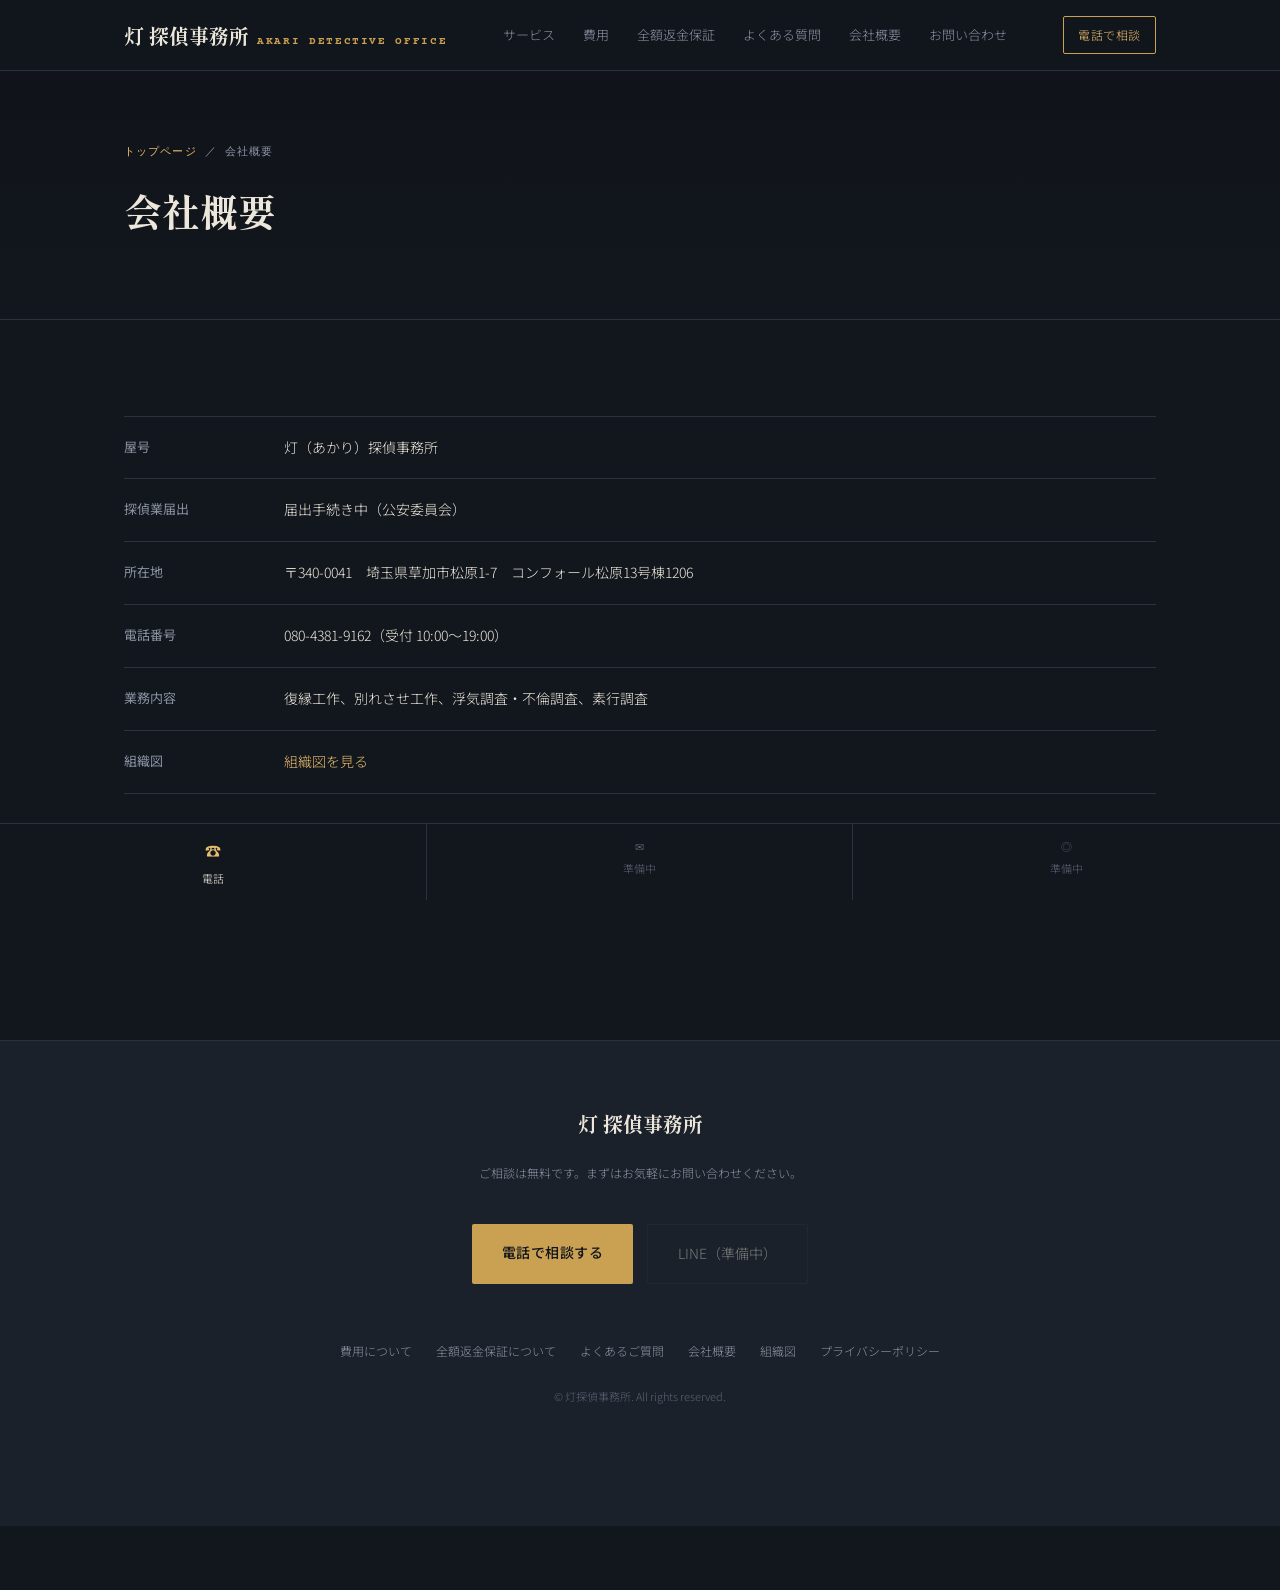
==== company.html @ aa151b4d "company.html を作成" ====
<!DOCTYPE html>
<html lang="ja">
<head>
<meta charset="UTF-8">
<meta name="viewport" content="width=device-width, initial-scale=1.0, viewport-fit=cover">
<title>会社概要｜灯探偵事務所</title>
<meta name="description" content="灯探偵事務所の会社概要ページです。">
<link rel="preconnect" href="https://fonts.googleapis.com">
<link rel="preconnect" href="https://fonts.gstatic.com" crossorigin>
<link href="https://fonts.googleapis.com/css2?family=Shippori+Mincho:wght@500;700&family=Noto+Sans+JP:wght@300;400;500;700&family=Courier+Prime&display=swap" rel="stylesheet">
<link rel="stylesheet" href="style.css">
</head>
<body>
<header>
  <div class="header-inner">
    <a href="index.html" class="logo">灯 探偵事務所<span>AKARI DETECTIVE OFFICE</span></a>
    <nav>
      <a href="index.html#service">サービス</a>
      <a href="price.html">費用</a>
      <a href="guarantee.html">全額返金保証</a>
      <a href="faq.html">よくある質問</a>
      <a href="company.html">会社概要</a>
      <a href="contact.html">お問い合わせ</a>
    </nav>
    <div class="header-cta">
      <a href="tel:08043819162" class="btn-mini">電話で相談</a>
    </div>
  </div>
</header>

<section class="subhero">
  <div class="wrap">
    <div class="breadcrumb"><a href="index.html">トップページ</a> ／ 会社概要</div>
    <h1>会社概要</h1>
  </div>
</section>
<section>
  <div class="wrap">
    <table class="company-table reveal">
      <tr><th>屋号</th><td>灯（あかり）探偵事務所</td></tr>
      <tr><th>探偵業届出</th><td>届出手続き中（公安委員会）</td></tr>
      <tr><th>所在地</th><td>〒340-0041　埼玉県草加市松原1-7　コンフォール松原13号棟1206</td></tr>
      <tr><th>電話番号</th><td>080-4381-9162（受付 10:00〜19:00）</td></tr>
      <tr><th>業務内容</th><td>復縁工作、別れさせ工作、浮気調査・不倫調査、素行調査</td></tr>
      <tr><th>組織図</th><td><a href="org.html" style="color:var(--brass-bright);">組織図を見る</a></td></tr>
    </table>
    <div class="hero-ctas" style="margin-top:36px;">
      <a href="contact.html" class="btn-primary">お問い合わせはこちら</a>
    </div>
  </div>
</section>

<footer id="contact-footer">
  <a href="index.html" class="logo">灯 探偵事務所</a>
  <p class="footer-note">ご相談は無料です。まずはお気軽にお問い合わせください。</p>
  <div class="hero-ctas" style="justify-content:center;">
    <a href="tel:08043819162" class="btn-primary">電話で相談する</a>
    <span class="btn-ghost" style="opacity:.45; cursor:default;">LINE（準備中）</span>
  </div>
  <div class="footer-links" style="margin-top:40px;">
    <a href="price.html">費用について</a>
    <a href="guarantee.html">全額返金保証について</a>
    <a href="faq.html">よくあるご質問</a>
    <a href="company.html">会社概要</a>
    <a href="org.html">組織図</a>
    <a href="privacy.html">プライバシーポリシー</a>
  </div>
  <p class="copyright">© 灯探偵事務所. All rights reserved.</p>
</footer>

<div class="fixed-cta">
  <a href="tel:08043819162"><span class="ico">☎</span>電話</a>
  <span style="display:flex;flex-direction:column;align-items:center;gap:2px;padding:12px 0;font-size:11px;color:#5a6272;border-right:1px solid var(--panel-line);"><span class="ico" style="color:#5a6272;">✉</span>準備中</span>
  <span style="display:flex;flex-direction:column;align-items:center;gap:2px;padding:12px 0;font-size:11px;color:#5a6272;"><span class="ico" style="color:#5a6272;">◎</span>準備中</span>
</div>

<script>
  const els = document.querySelectorAll('.reveal');
  const io = new IntersectionObserver((entries)=>{
    entries.forEach(e=>{ if(e.isIntersecting){ e.target.classList.add('in'); io.unobserve(e.target); } });
  }, {threshold:.15});
  els.forEach(el=>io.observe(el));
</script>

</body>
</html>
---- style.css ----
:root{
    --ink:#12161d;
    --panel:#1b212b;
    --panel-line:#2a323f;
    --paper:#ece7da;
    --paper-dim:#8b93a3;
    --brass:#caa053;
    --brass-bright:#e8bd6e;
    --thread:#9c2b2b;
    --thread-bright:#c2453f;
    --radius:2px;
  }
  *{box-sizing:border-box; margin:0; padding:0;}
  html{scroll-behavior:smooth;}
  body{
    background:var(--ink);
    color:var(--paper);
    font-family:'Noto Sans JP', sans-serif;
    font-weight:300;
    line-height:1.85;
    -webkit-font-smoothing:antialiased;
  }
  a{color:inherit; text-decoration:none;}
  img{max-width:100%; display:block;}
  .wrap{max-width:1080px; margin:0 auto; padding:0 24px;}
  .mincho{font-family:'Shippori Mincho', serif;}
  .stamp-font{font-family:'Courier Prime', monospace; letter-spacing:.12em;}

  /* ---------- Header ---------- */
  header{
    position:sticky; top:0; z-index:50;
    background:rgba(18,22,29,.92);
    backdrop-filter:blur(6px);
    border-bottom:1px solid var(--panel-line);
  }
  .header-inner{
    display:flex; align-items:center; justify-content:space-between;
    padding:16px 24px; max-width:1080px; margin:0 auto;
  }
  .logo{
    font-family:'Shippori Mincho', serif;
    font-size:20px; font-weight:700; color:var(--paper);
    display:flex; align-items:baseline; gap:8px;
  }
  .logo span{font-size:11px; color:var(--brass); font-family:'Courier Prime',monospace; letter-spacing:.15em;}
  nav{display:flex; gap:28px; font-size:13px; color:var(--paper-dim);}
  nav a:hover{color:var(--brass-bright);}
  @media (max-width:760px){ nav{display:none;} }
  .header-cta{
    display:flex; gap:10px;
  }
  .btn-mini{
    border:1px solid var(--brass); color:var(--brass-bright);
    padding:7px 14px; font-size:12px; border-radius:var(--radius);
    letter-spacing:.05em;
  }
  .btn-mini:hover{background:var(--brass); color:var(--ink);}

  /* ---------- Hero ---------- */
  .hero{
    position:relative;
    padding:120px 24px 100px;
    background:
      radial-gradient(ellipse at 70% 20%, rgba(184,151,90,.10), transparent 55%),
      linear-gradient(180deg, rgba(16,20,26,.94) 0%, rgba(18,22,29,.97) 100%),
      url('https://images.pexels.com/photos/7319074/pexels-photo-7319074.jpeg?auto=compress&cs=tinysrgb&w=1920') center 30%/cover no-repeat;
    overflow:hidden;
    border-bottom:1px solid var(--panel-line);
  }
  /* 下層ページ用の簡易ヒーロー */
  .subhero{
    position:relative;
    padding:72px 24px 56px;
    background:
      linear-gradient(180deg, rgba(16,20,26,.95) 0%, rgba(18,22,29,.98) 100%),
      url('https://images.pexels.com/photos/6980885/pexels-photo-6980885.jpeg?auto=compress&cs=tinysrgb&w=1600') center/cover no-repeat;
    border-bottom:1px solid var(--panel-line);
  }
  .subhero .wrap{position:relative;}
  .breadcrumb{
    font-family:'Courier Prime', monospace; font-size:11px; color:var(--paper-dim);
    letter-spacing:.1em; margin-bottom:18px;
  }
  .breadcrumb a{color:var(--brass-bright);}
  .subhero h1{
    font-family:'Shippori Mincho', serif; font-weight:700;
    font-size:clamp(26px, 4vw, 38px); max-width:640px;
  }
  .subhero p{color:var(--paper-dim); font-size:14px; margin-top:14px; max-width:560px;}
  .hero::before{
    content:"";
    position:absolute; inset:0;
    background-image:
      repeating-linear-gradient(0deg, rgba(255,255,255,.015) 0px, rgba(255,255,255,.015) 1px, transparent 1px, transparent 3px);
    pointer-events:none;
  }
  .hero-inner{max-width:1080px; margin:0 auto; position:relative;}
  .case-tag{
    display:inline-flex; align-items:center; gap:10px;
    font-family:'Courier Prime', monospace; font-size:12px; letter-spacing:.2em;
    color:var(--brass-bright); font-weight:700; border:1px solid var(--panel-line);
    padding:6px 14px; border-radius:var(--radius); margin-bottom:32px;
  }
  .case-tag::before{content:"●"; color:var(--thread-bright); font-size:8px;}
  h1{
    font-family:'Shippori Mincho', serif;
    font-weight:700;
    font-size:clamp(32px, 5.4vw, 56px);
    line-height:1.5;
    max-width:760px;
    margin-bottom:24px;
  }
  h1 em{
    font-style:normal; color:var(--brass-bright);
  }
  .hero-lead{
    color:var(--paper-dim); font-size:16px; max-width:560px; margin-bottom:44px;
  }
  .hero-ctas{display:flex; flex-wrap:wrap; gap:14px; margin-bottom:56px;}
  .btn-primary{
    background:var(--brass); color:var(--ink); font-weight:500;
    padding:16px 30px; border-radius:var(--radius); font-size:14px; letter-spacing:.03em;
    transition:background .2s;
  }
  .btn-primary:hover{background:var(--brass-bright);}
  .btn-ghost{
    border:1px solid var(--panel-line); color:var(--paper);
    padding:16px 30px; border-radius:var(--radius); font-size:14px;
  }
  .btn-ghost:hover{border-color:var(--brass);}

  /* stamp */
  .stamp{
    position:absolute; top:70px; right:24px;
    width:150px; height:150px;
    border:3px solid var(--thread-bright);
    border-radius:50%;
    display:flex; align-items:center; justify-content:center;
    transform:rotate(-14deg);
    opacity:.9;
    text-align:center;
  }
  .stamp-text{
    font-family:'Courier Prime', monospace;
    font-size:13px; color:var(--thread-bright);
    line-height:1.5; letter-spacing:.08em; font-weight:700;
  }
  @media (max-width:760px){ .stamp{position:static; transform:rotate(-6deg) scale(.85); margin-bottom:32px;} }

  .trust-row{
    display:flex; flex-wrap:wrap; gap:32px;
    padding-top:28px; border-top:1px solid var(--panel-line);
    font-size:12px; color:var(--paper-dim); letter-spacing:.03em;
  }

  /* ---------- Section shared ---------- */
  section{padding:96px 24px;}
  .section-head{max-width:640px; margin-bottom:56px;}
  .eyebrow{
    font-family:'Courier Prime', monospace; font-size:12px; color:var(--brass-bright);
    font-weight:700; letter-spacing:.2em; display:block; margin-bottom:14px;
  }
  h2{
    font-family:'Shippori Mincho', serif; font-size:clamp(24px,3.4vw,34px); font-weight:700;
  }
  .section-desc{color:var(--paper-dim); font-size:14px; margin-top:16px;}

  /* ---------- Case files (services) ---------- */
  .files{background:var(--panel); border-top:1px solid var(--panel-line); border-bottom:1px solid var(--panel-line);}
  .file-list{display:flex; flex-direction:column; gap:0;}
  .file-row{
    display:grid; grid-template-columns:120px 1fr; gap:32px;
    padding:36px 0; border-top:1px solid var(--panel-line);
  }
  .file-row:last-child{border-bottom:1px solid var(--panel-line);}
  .file-no{
    font-family:'Courier Prime', monospace; color:var(--brass-bright); font-size:13px;
    font-weight:700; letter-spacing:.1em; padding-top:4px;
  }
  .file-title{
    font-family:'Shippori Mincho', serif; font-size:22px; margin-bottom:10px;
  }
  .file-desc{color:var(--paper-dim); font-size:14px; max-width:600px;}
  @media (max-width:600px){ .file-row{grid-template-columns:1fr;} }

  /* ---------- Guarantee ---------- */
  .guarantee{
    display:grid; grid-template-columns:1fr 1fr; gap:64px; align-items:center;
  }
  @media (max-width:800px){ .guarantee{grid-template-columns:1fr;} }
  .guarantee-badge{
    width:200px; height:200px; border-radius:50%;
    border:3px solid var(--thread-bright);
    display:flex; align-items:center; justify-content:center; flex-direction:column;
    margin:0 auto; transform:rotate(-8deg);
  }
  .guarantee-badge .big{font-family:'Shippori Mincho',serif; font-size:30px; color:var(--thread-bright); font-weight:700;}
  .guarantee-badge .small{font-family:'Courier Prime',monospace; font-size:11px; color:var(--thread-bright); letter-spacing:.15em; margin-top:6px;}
  .guarantee ul{list-style:none; margin-top:24px;}
  .guarantee li{
    padding-left:24px; position:relative; margin-bottom:14px; color:var(--paper-dim); font-size:14px;
  }
  .guarantee li::before{content:"—"; position:absolute; left:0; color:var(--brass);}

  /* ---------- Pricing teaser ---------- */
  .price-table{
    border:1px solid var(--panel-line); border-radius:var(--radius); overflow:hidden;
  }
  .price-row{
    display:flex; justify-content:space-between; align-items:baseline;
    padding:22px 26px; border-bottom:1px solid var(--panel-line);
    font-size:14px;
  }
  .price-row:last-child{border-bottom:none;}
  .price-row .amount{font-family:'Shippori Mincho',serif; color:var(--brass-bright); font-size:18px;}
  .price-note{color:var(--paper-dim); font-size:12px; margin-top:18px;}

  /* ---------- FAQ ---------- */
  .faq-item{border-top:1px solid var(--panel-line);}
  .faq-item:last-child{border-bottom:1px solid var(--panel-line);}
  .faq-q{
    width:100%; text-align:left; background:none; border:none; color:var(--paper);
    font-family:'Noto Sans JP',sans-serif; font-size:15px; padding:24px 0;
    display:flex; justify-content:space-between; align-items:center; cursor:pointer;
    gap:20px;
  }
  .faq-q .q-mark{font-family:'Courier Prime',monospace; color:var(--brass); flex-shrink:0;}
  .faq-icon{color:var(--brass); font-size:18px; transition:transform .25s; flex-shrink:0;}
  .faq-item[open] .faq-icon{transform:rotate(45deg);}
  .faq-a{padding:0 0 26px; color:var(--paper-dim); font-size:14px; max-width:640px;}

  /* ---------- Company ---------- */
  .company-table{width:100%; border-collapse:collapse; font-size:14px;}
  .company-table tr{border-top:1px solid var(--panel-line);}
  .company-table tr:last-child{border-bottom:1px solid var(--panel-line);}
  .company-table th{
    text-align:left; color:var(--paper-dim); font-weight:400; padding:18px 24px 18px 0;
    width:160px; vertical-align:top; font-size:13px;
  }
  .company-table td{padding:18px 0; vertical-align:top;}

  /* ---------- Footer CTA ---------- */
  footer{
    border-top:1px solid var(--panel-line); padding:64px 24px 120px; background:var(--panel);
    text-align:center;
  }
  footer .logo{justify-content:center; margin-bottom:12px;}
  .footer-note{color:var(--paper-dim); font-size:12px; margin:20px 0 40px;}
  .footer-links{display:flex; gap:24px; justify-content:center; font-size:12px; color:var(--paper-dim); margin-bottom:24px;}
  .copyright{color:#5a6272; font-size:11px;}

  /* Fixed bottom CTA bar (mobile-first, matches source-site UX) */
  .fixed-cta{
    position:fixed; bottom:0; left:0; right:0; z-index:60;
    display:grid; grid-template-columns:1fr 1fr 1fr;
    background:var(--ink); border-top:1px solid var(--panel-line);
  }
  .fixed-cta a{
    display:flex; flex-direction:column; align-items:center; justify-content:center;
    gap:2px; padding:12px 0; font-size:11px; color:var(--paper);
    border-right:1px solid var(--panel-line);
  }
  .fixed-cta a:last-child{border-right:none;}
  .fixed-cta a .ico{font-size:16px; color:var(--brass-bright);}
  .fixed-cta a:active{background:var(--panel);}

  body{padding-bottom:64px;} /* space for fixed bar */

  @media (prefers-reduced-motion: reduce){
    html{scroll-behavior:auto;}
    *{transition:none !important;}
  }

  .reveal{opacity:0; transform:translateY(16px); transition:opacity .6s ease, transform .6s ease;}
  .reveal.in{opacity:1; transform:none;}

  /* ---------- Plan comparison table ---------- */
  .service-divider{
    background:var(--panel);
    border-top:1px solid var(--brass-bright);
    border-bottom:1px solid var(--brass-bright);
    padding:22px 26px;
    margin:72px 0 32px;
    display:flex; align-items:center; gap:14px;
  }
  .service-divider .no{
    font-family:'Courier Prime', monospace; color:var(--brass-bright); font-size:13px; letter-spacing:.1em;
  }
  .service-divider h3{
    font-family:'Shippori Mincho', serif; font-size:19px; color:var(--paper); letter-spacing:.04em;
  }
  .plan-grid{
    display:grid; grid-template-columns:repeat(3, 1fr);
    border:1px solid var(--panel-line); border-radius:var(--radius); overflow:hidden;
  }
  .plan-card{
    padding:44px 20px 36px; text-align:center;
    border-right:1px solid var(--panel-line);
    background:var(--ink);
  }
  .plan-card:last-child{border-right:none;}
  .plan-check{
    width:52px; height:52px; border-radius:50%;
    border:2px solid var(--brass-bright); color:var(--brass-bright);
    display:flex; align-items:center; justify-content:center;
    margin:0 auto 24px; font-size:24px;
  }
  .plan-title{
    font-family:'Shippori Mincho', serif; font-size:20px; margin-bottom:24px; line-height:1.4;
  }
  .plan-rule{width:36px; height:1px; background:var(--panel-line); margin:0 auto 22px;}
  .plan-price{
    font-family:'Shippori Mincho', serif; font-size:26px; color:var(--brass-bright); margin-bottom:6px;
  }
  .plan-tax{font-size:12px; color:var(--paper-dim); margin-bottom:28px;}
  .plan-btn{
    display:inline-block; border:1px solid var(--brass); color:var(--paper);
    padding:11px 28px; font-size:13px; border-radius:var(--radius); letter-spacing:.04em;
  }
  .plan-btn:hover{background:var(--brass); color:var(--ink);}
  @media (max-width:700px){
    .plan-grid{grid-template-columns:1fr;}
    .plan-card{border-right:none; border-bottom:1px solid var(--panel-line);}
    .plan-card:last-child{border-bottom:none;}
  }
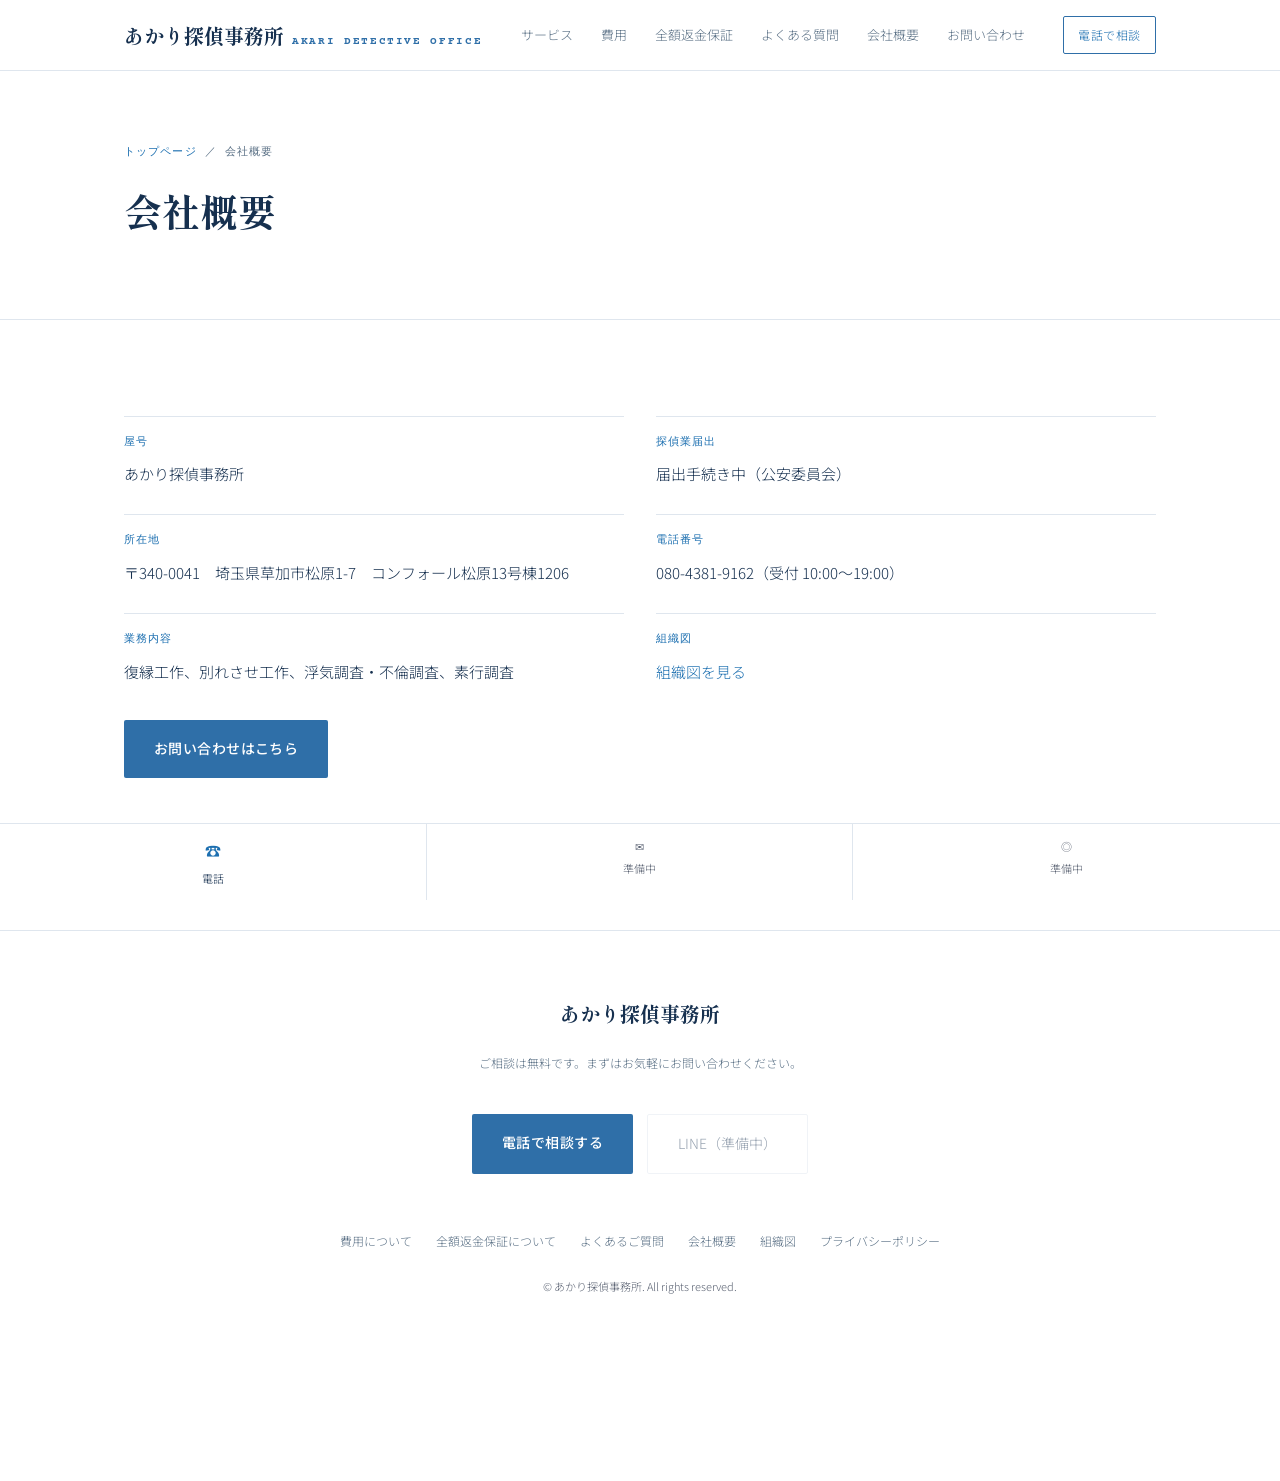
==== commit 16e6d37c: "company.html を更新" ====
--- a/company.html
+++ b/company.html
@@ -3,8 +3,8 @@
 <head>
 <meta charset="UTF-8">
 <meta name="viewport" content="width=device-width, initial-scale=1.0, viewport-fit=cover">
-<title>会社概要｜灯探偵事務所</title>
-<meta name="description" content="灯探偵事務所の会社概要ページです。">
+<title>会社概要｜あかり探偵事務所</title>
+<meta name="description" content="あかり探偵事務所の会社概要ページです。">
 <link rel="preconnect" href="https://fonts.googleapis.com">
 <link rel="preconnect" href="https://fonts.gstatic.com" crossorigin>
 <link href="https://fonts.googleapis.com/css2?family=Shippori+Mincho:wght@500;700&family=Noto+Sans+JP:wght@300;400;500;700&family=Courier+Prime&display=swap" rel="stylesheet">
@@ -13,7 +13,7 @@
 <body>
 <header>
   <div class="header-inner">
-    <a href="index.html" class="logo">灯 探偵事務所<span>AKARI DETECTIVE OFFICE</span></a>
+    <a href="index.html" class="logo">あかり探偵事務所<span>AKARI DETECTIVE OFFICE</span></a>
     <nav>
       <a href="index.html#service">サービス</a>
       <a href="price.html">費用</a>
@@ -36,14 +36,14 @@
 </section>
 <section>
   <div class="wrap">
-    <table class="company-table reveal">
-      <tr><th>屋号</th><td>灯（あかり）探偵事務所</td></tr>
-      <tr><th>探偵業届出</th><td>届出手続き中（公安委員会）</td></tr>
-      <tr><th>所在地</th><td>〒340-0041　埼玉県草加市松原1-7　コンフォール松原13号棟1206</td></tr>
-      <tr><th>電話番号</th><td>080-4381-9162（受付 10:00〜19:00）</td></tr>
-      <tr><th>業務内容</th><td>復縁工作、別れさせ工作、浮気調査・不倫調査、素行調査</td></tr>
-      <tr><th>組織図</th><td><a href="org.html" style="color:var(--brass-bright);">組織図を見る</a></td></tr>
-    </table>
+    <div class="info-grid reveal">
+      <div class="info-item"><span class="info-label">屋号</span><div class="info-value">あかり探偵事務所</div></div>
+      <div class="info-item"><span class="info-label">探偵業届出</span><div class="info-value">届出手続き中（公安委員会）</div></div>
+      <div class="info-item"><span class="info-label">所在地</span><div class="info-value">〒340-0041　埼玉県草加市松原1-7　コンフォール松原13号棟1206</div></div>
+      <div class="info-item"><span class="info-label">電話番号</span><div class="info-value">080-4381-9162（受付 10:00〜19:00）</div></div>
+      <div class="info-item"><span class="info-label">業務内容</span><div class="info-value">復縁工作、別れさせ工作、浮気調査・不倫調査、素行調査</div></div>
+      <div class="info-item"><span class="info-label">組織図</span><div class="info-value"><a href="org.html">組織図を見る</a></div></div>
+    </div>
     <div class="hero-ctas" style="margin-top:36px;">
       <a href="contact.html" class="btn-primary">お問い合わせはこちら</a>
     </div>
@@ -51,7 +51,7 @@
 </section>
 
 <footer id="contact-footer">
-  <a href="index.html" class="logo">灯 探偵事務所</a>
+  <a href="index.html" class="logo">あかり探偵事務所</a>
   <p class="footer-note">ご相談は無料です。まずはお気軽にお問い合わせください。</p>
   <div class="hero-ctas" style="justify-content:center;">
     <a href="tel:08043819162" class="btn-primary">電話で相談する</a>
@@ -65,7 +65,7 @@
     <a href="org.html">組織図</a>
     <a href="privacy.html">プライバシーポリシー</a>
   </div>
-  <p class="copyright">© 灯探偵事務所. All rights reserved.</p>
+  <p class="copyright">© あかり探偵事務所. All rights reserved.</p>
 </footer>
 
 <div class="fixed-cta">
--- a/style.css
+++ b/style.css
@@ -1,11 +1,11 @@
 :root{
-    --ink:#12161d;
-    --panel:#1b212b;
-    --panel-line:#2a323f;
-    --paper:#ece7da;
-    --paper-dim:#8b93a3;
-    --brass:#caa053;
-    --brass-bright:#e8bd6e;
+    --ink:#ffffff;
+    --panel:#ffffff;
+    --panel-line:#dfe6ee;
+    --paper:#16304f;
+    --paper-dim:#5b7186;
+    --brass:#2f6fa8;
+    --brass-bright:#1c6fb0;
     --thread:#9c2b2b;
     --thread-bright:#c2453f;
     --radius:2px;
@@ -29,7 +29,7 @@
   /* ---------- Header ---------- */
   header{
     position:sticky; top:0; z-index:50;
-    background:rgba(18,22,29,.92);
+    background:rgba(255,255,255,.88);
     backdrop-filter:blur(6px);
     border-bottom:1px solid var(--panel-line);
   }
@@ -61,8 +61,8 @@
     position:relative;
     padding:120px 24px 100px;
     background:
-      radial-gradient(ellipse at 70% 20%, rgba(184,151,90,.10), transparent 55%),
-      linear-gradient(180deg, rgba(16,20,26,.94) 0%, rgba(18,22,29,.97) 100%),
+      radial-gradient(ellipse at 70% 20%, rgba(47,111,168,.12), transparent 55%),
+      linear-gradient(180deg, rgba(214,234,250,.90) 0%, rgba(214,234,250,.95) 100%),
       url('https://images.pexels.com/photos/7319074/pexels-photo-7319074.jpeg?auto=compress&cs=tinysrgb&w=1920') center 30%/cover no-repeat;
     overflow:hidden;
     border-bottom:1px solid var(--panel-line);
@@ -72,7 +72,7 @@
     position:relative;
     padding:72px 24px 56px;
     background:
-      linear-gradient(180deg, rgba(16,20,26,.95) 0%, rgba(18,22,29,.98) 100%),
+      linear-gradient(180deg, rgba(255,255,255,.94) 0%, rgba(255,255,255,.97) 100%),
       url('https://images.pexels.com/photos/6980885/pexels-photo-6980885.jpeg?auto=compress&cs=tinysrgb&w=1600') center/cover no-repeat;
     border-bottom:1px solid var(--panel-line);
   }
@@ -91,7 +91,7 @@
     content:"";
     position:absolute; inset:0;
     background-image:
-      repeating-linear-gradient(0deg, rgba(255,255,255,.015) 0px, rgba(255,255,255,.015) 1px, transparent 1px, transparent 3px);
+      repeating-linear-gradient(0deg, rgba(28,36,48,.025) 0px, rgba(28,36,48,.025) 1px, transparent 1px, transparent 3px);
     pointer-events:none;
   }
   .hero-inner{max-width:1080px; margin:0 auto; position:relative;}
@@ -131,19 +131,21 @@
 
   /* stamp */
   .stamp{
-    position:absolute; top:70px; right:24px;
-    width:150px; height:150px;
-    border:3px solid var(--thread-bright);
+    position:absolute; top:60px; right:24px;
+    width:180px; height:180px;
+    border:3px solid var(--brass-bright);
     border-radius:50%;
     display:flex; align-items:center; justify-content:center;
-    transform:rotate(-14deg);
-    opacity:.9;
+    transform:rotate(-10deg);
+    opacity:.95;
     text-align:center;
+    padding:0 12px;
   }
   .stamp-text{
     font-family:'Courier Prime', monospace;
-    font-size:13px; color:var(--thread-bright);
-    line-height:1.5; letter-spacing:.08em; font-weight:700;
+    font-size:21px; color:var(--brass-bright);
+    line-height:1.4; letter-spacing:.04em; font-weight:700;
+    white-space:nowrap;
   }
   @media (max-width:760px){ .stamp{position:static; transform:rotate(-6deg) scale(.85); margin-bottom:32px;} }
 
@@ -323,3 +325,45 @@
     .plan-card{border-right:none; border-bottom:1px solid var(--panel-line);}
     .plan-card:last-child{border-bottom:none;}
   }
+
+  /* ---------- Confirmation document badge (replaces 100% stamp) ---------- */
+  .doc-badge{
+    width:auto; min-width:160px; padding:24px 22px;
+    margin:0 auto;
+    border:2px solid var(--brass-bright);
+    border-radius:var(--radius);
+    display:inline-flex; flex-direction:column; align-items:center; justify-content:center;
+    gap:10px;
+    position:relative;
+  }
+  .doc-badge::before{
+    content:"";
+    position:absolute; top:0; right:0;
+    width:0; height:0;
+    border-style:solid;
+    border-width:0 18px 18px 0;
+    border-color:transparent var(--ink) transparent transparent;
+    background:var(--brass-bright);
+  }
+  .doc-badge .doc-icon{font-size:30px; color:var(--brass-bright);}
+  .doc-badge .doc-label{
+    font-family:'Courier Prime', monospace; font-size:11px; color:var(--paper-dim);
+    letter-spacing:.08em; text-align:center; white-space:nowrap;
+  }
+
+  /* ---------- Info grid (company page) ---------- */
+  .info-grid{
+    display:grid; grid-template-columns:1fr 1fr; gap:28px 32px;
+  }
+  @media (max-width:520px){ .info-grid{grid-template-columns:1fr;} }
+  .info-item{
+    border-top:1px solid var(--panel-line); padding-top:16px;
+  }
+  .info-item .info-label{
+    font-family:'Courier Prime', monospace; font-size:11px; color:var(--brass-bright);
+    letter-spacing:.1em; margin-bottom:8px; display:block;
+  }
+  .info-item .info-value{
+    font-size:15px; color:var(--paper); line-height:1.7;
+  }
+  .info-item .info-value a{color:var(--brass-bright);}
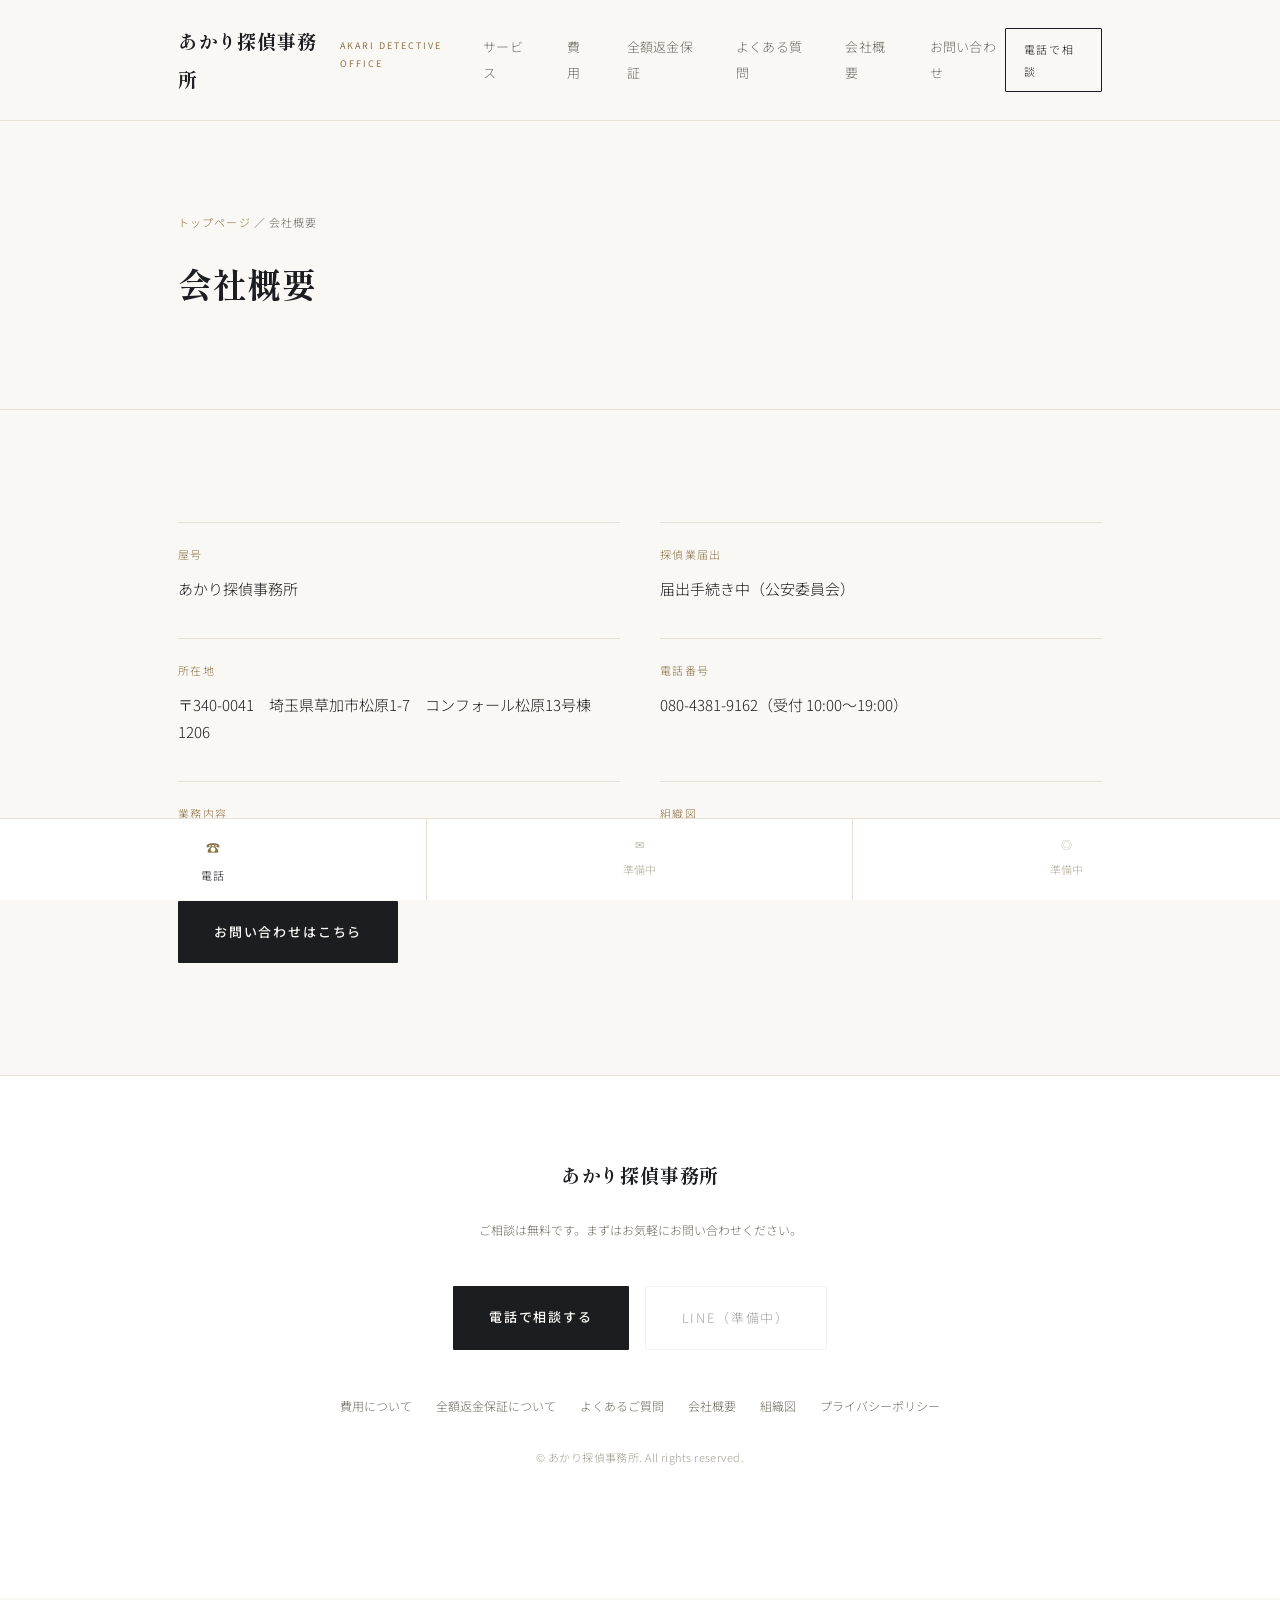
==== commit 6cb41580: "company.html を更新" ====
--- a/company.html
+++ b/company.html
@@ -7,7 +7,7 @@
 <meta name="description" content="あかり探偵事務所の会社概要ページです。">
 <link rel="preconnect" href="https://fonts.googleapis.com">
 <link rel="preconnect" href="https://fonts.gstatic.com" crossorigin>
-<link href="https://fonts.googleapis.com/css2?family=Shippori+Mincho:wght@500;700&family=Noto+Sans+JP:wght@300;400;500;700&family=Courier+Prime&display=swap" rel="stylesheet">
+<link href="https://fonts.googleapis.com/css2?family=Shippori+Mincho:wght@500;700&family=Noto+Sans+JP:wght@300;400;500;700&display=swap" rel="stylesheet">
 <link rel="stylesheet" href="style.css">
 </head>
 <body>
@@ -44,7 +44,7 @@
       <div class="info-item"><span class="info-label">業務内容</span><div class="info-value">復縁工作、別れさせ工作、浮気調査・不倫調査、素行調査</div></div>
       <div class="info-item"><span class="info-label">組織図</span><div class="info-value"><a href="org.html">組織図を見る</a></div></div>
     </div>
-    <div class="hero-ctas" style="margin-top:36px;">
+    <div class="hero-ctas" style="margin-top:40px; margin-bottom:0;">
       <a href="contact.html" class="btn-primary">お問い合わせはこちら</a>
     </div>
   </div>
@@ -53,11 +53,11 @@
 <footer id="contact-footer">
   <a href="index.html" class="logo">あかり探偵事務所</a>
   <p class="footer-note">ご相談は無料です。まずはお気軽にお問い合わせください。</p>
-  <div class="hero-ctas" style="justify-content:center;">
+  <div class="hero-ctas" style="justify-content:center; margin-bottom:0;">
     <a href="tel:08043819162" class="btn-primary">電話で相談する</a>
-    <span class="btn-ghost" style="opacity:.45; cursor:default;">LINE（準備中）</span>
+    <span class="btn-ghost" style="opacity:.4; cursor:default;">LINE（準備中）</span>
   </div>
-  <div class="footer-links" style="margin-top:40px;">
+  <div class="footer-links" style="margin-top:44px;">
     <a href="price.html">費用について</a>
     <a href="guarantee.html">全額返金保証について</a>
     <a href="faq.html">よくあるご質問</a>
@@ -70,8 +70,8 @@
 
 <div class="fixed-cta">
   <a href="tel:08043819162"><span class="ico">☎</span>電話</a>
-  <span style="display:flex;flex-direction:column;align-items:center;gap:2px;padding:12px 0;font-size:11px;color:#5a6272;border-right:1px solid var(--panel-line);"><span class="ico" style="color:#5a6272;">✉</span>準備中</span>
-  <span style="display:flex;flex-direction:column;align-items:center;gap:2px;padding:12px 0;font-size:11px;color:#5a6272;"><span class="ico" style="color:#5a6272;">◎</span>準備中</span>
+  <span style="display:flex;flex-direction:column;align-items:center;gap:3px;padding:14px 0;font-size:11px;color:#b6b0a2;border-right:1px solid var(--panel-line);"><span class="ico" style="color:#b6b0a2;">✉</span>準備中</span>
+  <span style="display:flex;flex-direction:column;align-items:center;gap:3px;padding:14px 0;font-size:11px;color:#b6b0a2;"><span class="ico" style="color:#b6b0a2;">◎</span>準備中</span>
 </div>
 
 <script>
--- a/style.css
+++ b/style.css
@@ -1,14 +1,14 @@
 :root{
-    --ink:#ffffff;
+    --ink:#faf8f4;
     --panel:#ffffff;
-    --panel-line:#dfe6ee;
-    --paper:#16304f;
-    --paper-dim:#5b7186;
-    --brass:#2f6fa8;
-    --brass-bright:#1c6fb0;
-    --thread:#9c2b2b;
-    --thread-bright:#c2453f;
-    --radius:2px;
+    --panel-line:#e6e0d5;
+    --paper:#1c1d20;
+    --paper-dim:#6f6b62;
+    --brass:#8a7248;
+    --brass-bright:#6b5738;
+    --thread:#8a7248;
+    --thread-bright:#6b5738;
+    --radius:1px;
   }
   *{box-sizing:border-box; margin:0; padding:0;}
   html{scroll-behavior:smooth;}
@@ -17,353 +17,269 @@
     color:var(--paper);
     font-family:'Noto Sans JP', sans-serif;
     font-weight:300;
-    line-height:1.85;
+    line-height:2;
     -webkit-font-smoothing:antialiased;
   }
   a{color:inherit; text-decoration:none;}
   img{max-width:100%; display:block;}
-  .wrap{max-width:1080px; margin:0 auto; padding:0 24px;}
+  .wrap{max-width:980px; margin:0 auto; padding:0 28px;}
   .mincho{font-family:'Shippori Mincho', serif;}
-  .stamp-font{font-family:'Courier Prime', monospace; letter-spacing:.12em;}
 
   /* ---------- Header ---------- */
   header{
     position:sticky; top:0; z-index:50;
-    background:rgba(255,255,255,.88);
-    backdrop-filter:blur(6px);
+    background:rgba(250,248,244,.92);
+    backdrop-filter:blur(8px);
     border-bottom:1px solid var(--panel-line);
   }
   .header-inner{
     display:flex; align-items:center; justify-content:space-between;
-    padding:16px 24px; max-width:1080px; margin:0 auto;
+    padding:22px 28px; max-width:980px; margin:0 auto;
   }
   .logo{
     font-family:'Shippori Mincho', serif;
-    font-size:20px; font-weight:700; color:var(--paper);
-    display:flex; align-items:baseline; gap:8px;
-  }
-  .logo span{font-size:11px; color:var(--brass); font-family:'Courier Prime',monospace; letter-spacing:.15em;}
-  nav{display:flex; gap:28px; font-size:13px; color:var(--paper-dim);}
-  nav a:hover{color:var(--brass-bright);}
+    font-size:19px; font-weight:700; color:var(--paper);
+    letter-spacing:.04em;
+    display:flex; align-items:baseline; gap:10px;
+  }
+  .logo span{font-size:9px; color:var(--brass); font-family:'Noto Sans JP',sans-serif; letter-spacing:.22em; font-weight:400;}
+  nav{display:flex; gap:34px; font-size:13px; color:var(--paper-dim); letter-spacing:.02em;}
+  nav a:hover{color:var(--paper);}
   @media (max-width:760px){ nav{display:none;} }
   .header-cta{
     display:flex; gap:10px;
   }
   .btn-mini{
-    border:1px solid var(--brass); color:var(--brass-bright);
-    padding:7px 14px; font-size:12px; border-radius:var(--radius);
-    letter-spacing:.05em;
-  }
-  .btn-mini:hover{background:var(--brass); color:var(--ink);}
-
-  /* ---------- Hero ---------- */
+    border:1px solid var(--paper); color:var(--paper);
+    padding:9px 18px; font-size:11px; border-radius:var(--radius);
+    letter-spacing:.14em;
+  }
+  .btn-mini:hover{background:var(--paper); color:var(--ink);}
+
+  /* ---------- Hero (写真なし・余白のみで構成) ---------- */
   .hero{
     position:relative;
-    padding:120px 24px 100px;
-    background:
-      radial-gradient(ellipse at 70% 20%, rgba(47,111,168,.12), transparent 55%),
-      linear-gradient(180deg, rgba(214,234,250,.90) 0%, rgba(214,234,250,.95) 100%),
-      url('https://images.pexels.com/photos/7319074/pexels-photo-7319074.jpeg?auto=compress&cs=tinysrgb&w=1920') center 30%/cover no-repeat;
-    overflow:hidden;
-    border-bottom:1px solid var(--panel-line);
-  }
-  /* 下層ページ用の簡易ヒーロー */
+    padding:140px 28px 110px;
+    background:var(--ink);
+    border-bottom:1px solid var(--panel-line);
+  }
   .subhero{
     position:relative;
-    padding:72px 24px 56px;
-    background:
-      linear-gradient(180deg, rgba(255,255,255,.94) 0%, rgba(255,255,255,.97) 100%),
-      url('https://images.pexels.com/photos/6980885/pexels-photo-6980885.jpeg?auto=compress&cs=tinysrgb&w=1600') center/cover no-repeat;
+    padding:90px 28px 64px;
+    background:var(--ink);
     border-bottom:1px solid var(--panel-line);
   }
   .subhero .wrap{position:relative;}
   .breadcrumb{
-    font-family:'Courier Prime', monospace; font-size:11px; color:var(--paper-dim);
-    letter-spacing:.1em; margin-bottom:18px;
-  }
-  .breadcrumb a{color:var(--brass-bright);}
+    font-size:11px; color:var(--paper-dim);
+    letter-spacing:.1em; margin-bottom:22px;
+  }
+  .breadcrumb a{color:var(--brass);}
   .subhero h1{
     font-family:'Shippori Mincho', serif; font-weight:700;
-    font-size:clamp(26px, 4vw, 38px); max-width:640px;
-  }
-  .subhero p{color:var(--paper-dim); font-size:14px; margin-top:14px; max-width:560px;}
-  .hero::before{
-    content:"";
-    position:absolute; inset:0;
-    background-image:
-      repeating-linear-gradient(0deg, rgba(28,36,48,.025) 0px, rgba(28,36,48,.025) 1px, transparent 1px, transparent 3px);
-    pointer-events:none;
-  }
-  .hero-inner{max-width:1080px; margin:0 auto; position:relative;}
+    font-size:clamp(24px, 3.6vw, 34px); max-width:640px; letter-spacing:.02em;
+  }
+  .subhero p{color:var(--paper-dim); font-size:14px; margin-top:18px; max-width:560px;}
+  .hero-inner{max-width:980px; margin:0 auto; position:relative;}
   .case-tag{
     display:inline-flex; align-items:center; gap:10px;
-    font-family:'Courier Prime', monospace; font-size:12px; letter-spacing:.2em;
-    color:var(--brass-bright); font-weight:700; border:1px solid var(--panel-line);
-    padding:6px 14px; border-radius:var(--radius); margin-bottom:32px;
-  }
-  .case-tag::before{content:"●"; color:var(--thread-bright); font-size:8px;}
+    font-size:11px; letter-spacing:.24em;
+    color:var(--brass); font-weight:500;
+    padding:0 0 8px; margin-bottom:40px;
+    border-bottom:1px solid var(--panel-line);
+  }
   h1{
     font-family:'Shippori Mincho', serif;
     font-weight:700;
-    font-size:clamp(32px, 5.4vw, 56px);
-    line-height:1.5;
+    font-size:clamp(30px, 5vw, 50px);
+    line-height:1.7;
+    letter-spacing:.02em;
     max-width:760px;
-    margin-bottom:24px;
+    margin-bottom:32px;
   }
   h1 em{
-    font-style:normal; color:var(--brass-bright);
+    font-style:normal; color:var(--brass);
   }
   .hero-lead{
-    color:var(--paper-dim); font-size:16px; max-width:560px; margin-bottom:44px;
-  }
-  .hero-ctas{display:flex; flex-wrap:wrap; gap:14px; margin-bottom:56px;}
+    color:var(--paper-dim); font-size:15px; max-width:560px; margin-bottom:52px; line-height:2.1;
+  }
+  .hero-ctas{display:flex; flex-wrap:wrap; gap:16px; margin-bottom:64px;}
   .btn-primary{
-    background:var(--brass); color:var(--ink); font-weight:500;
-    padding:16px 30px; border-radius:var(--radius); font-size:14px; letter-spacing:.03em;
-    transition:background .2s;
+    background:var(--paper); color:var(--ink); font-weight:500;
+    padding:18px 36px; border-radius:var(--radius); font-size:13px; letter-spacing:.14em;
+    transition:background .25s;
   }
   .btn-primary:hover{background:var(--brass-bright);}
   .btn-ghost{
     border:1px solid var(--panel-line); color:var(--paper);
-    padding:16px 30px; border-radius:var(--radius); font-size:14px;
-  }
-  .btn-ghost:hover{border-color:var(--brass);}
-
-  /* stamp */
-  .stamp{
-    position:absolute; top:60px; right:24px;
-    width:180px; height:180px;
-    border:3px solid var(--brass-bright);
-    border-radius:50%;
-    display:flex; align-items:center; justify-content:center;
-    transform:rotate(-10deg);
-    opacity:.95;
-    text-align:center;
-    padding:0 12px;
-  }
-  .stamp-text{
-    font-family:'Courier Prime', monospace;
-    font-size:21px; color:var(--brass-bright);
-    line-height:1.4; letter-spacing:.04em; font-weight:700;
-    white-space:nowrap;
-  }
-  @media (max-width:760px){ .stamp{position:static; transform:rotate(-6deg) scale(.85); margin-bottom:32px;} }
+    padding:18px 36px; border-radius:var(--radius); font-size:13px; letter-spacing:.14em;
+  }
+  .btn-ghost:hover{border-color:var(--paper);}
 
   .trust-row{
-    display:flex; flex-wrap:wrap; gap:32px;
-    padding-top:28px; border-top:1px solid var(--panel-line);
-    font-size:12px; color:var(--paper-dim); letter-spacing:.03em;
+    display:flex; flex-wrap:wrap; gap:40px;
+    padding-top:32px; border-top:1px solid var(--panel-line);
+    font-size:11px; color:var(--paper-dim); letter-spacing:.06em;
   }
 
   /* ---------- Section shared ---------- */
-  section{padding:96px 24px;}
-  .section-head{max-width:640px; margin-bottom:56px;}
+  section{padding:112px 28px;}
+  .section-head{max-width:600px; margin-bottom:64px;}
   .eyebrow{
-    font-family:'Courier Prime', monospace; font-size:12px; color:var(--brass-bright);
-    font-weight:700; letter-spacing:.2em; display:block; margin-bottom:14px;
+    font-size:11px; color:var(--brass);
+    font-weight:500; letter-spacing:.24em; display:block; margin-bottom:18px;
   }
   h2{
-    font-family:'Shippori Mincho', serif; font-size:clamp(24px,3.4vw,34px); font-weight:700;
-  }
-  .section-desc{color:var(--paper-dim); font-size:14px; margin-top:16px;}
-
-  /* ---------- Case files (services) ---------- */
+    font-family:'Shippori Mincho', serif; font-size:clamp(22px,3vw,30px); font-weight:700; letter-spacing:.02em;
+  }
+  .section-desc{color:var(--paper-dim); font-size:14px; margin-top:20px; max-width:520px;}
+
+  /* ---------- Case files (services) → 静かな箇条書きに ---------- */
   .files{background:var(--panel); border-top:1px solid var(--panel-line); border-bottom:1px solid var(--panel-line);}
   .file-list{display:flex; flex-direction:column; gap:0;}
   .file-row{
-    display:grid; grid-template-columns:120px 1fr; gap:32px;
-    padding:36px 0; border-top:1px solid var(--panel-line);
+    display:grid; grid-template-columns:64px 1fr; gap:32px;
+    padding:44px 0; border-top:1px solid var(--panel-line);
   }
   .file-row:last-child{border-bottom:1px solid var(--panel-line);}
   .file-no{
-    font-family:'Courier Prime', monospace; color:var(--brass-bright); font-size:13px;
-    font-weight:700; letter-spacing:.1em; padding-top:4px;
+    font-family:'Shippori Mincho', serif; color:var(--brass); font-size:22px;
+    font-weight:400; padding-top:2px;
   }
   .file-title{
-    font-family:'Shippori Mincho', serif; font-size:22px; margin-bottom:10px;
-  }
-  .file-desc{color:var(--paper-dim); font-size:14px; max-width:600px;}
-  @media (max-width:600px){ .file-row{grid-template-columns:1fr;} }
+    font-family:'Shippori Mincho', serif; font-size:21px; margin-bottom:14px; letter-spacing:.02em;
+  }
+  .file-desc{color:var(--paper-dim); font-size:14px; max-width:560px;}
+  @media (max-width:600px){ .file-row{grid-template-columns:1fr; gap:12px;} }
 
   /* ---------- Guarantee ---------- */
   .guarantee{
-    display:grid; grid-template-columns:1fr 1fr; gap:64px; align-items:center;
+    display:grid; grid-template-columns:1fr 1.4fr; gap:72px; align-items:start;
   }
   @media (max-width:800px){ .guarantee{grid-template-columns:1fr;} }
-  .guarantee-badge{
-    width:200px; height:200px; border-radius:50%;
-    border:3px solid var(--thread-bright);
-    display:flex; align-items:center; justify-content:center; flex-direction:column;
-    margin:0 auto; transform:rotate(-8deg);
-  }
-  .guarantee-badge .big{font-family:'Shippori Mincho',serif; font-size:30px; color:var(--thread-bright); font-weight:700;}
-  .guarantee-badge .small{font-family:'Courier Prime',monospace; font-size:11px; color:var(--thread-bright); letter-spacing:.15em; margin-top:6px;}
-  .guarantee ul{list-style:none; margin-top:24px;}
+  .guarantee ul{list-style:none; margin-top:28px;}
   .guarantee li{
-    padding-left:24px; position:relative; margin-bottom:14px; color:var(--paper-dim); font-size:14px;
+    padding-left:22px; position:relative; margin-bottom:18px; color:var(--paper-dim); font-size:14px;
   }
   .guarantee li::before{content:"—"; position:absolute; left:0; color:var(--brass);}
 
   /* ---------- Pricing teaser ---------- */
   .price-table{
-    border:1px solid var(--panel-line); border-radius:var(--radius); overflow:hidden;
+    border-top:1px solid var(--panel-line);
   }
   .price-row{
     display:flex; justify-content:space-between; align-items:baseline;
-    padding:22px 26px; border-bottom:1px solid var(--panel-line);
+    padding:22px 0; border-bottom:1px solid var(--panel-line);
     font-size:14px;
   }
-  .price-row:last-child{border-bottom:none;}
-  .price-row .amount{font-family:'Shippori Mincho',serif; color:var(--brass-bright); font-size:18px;}
-  .price-note{color:var(--paper-dim); font-size:12px; margin-top:18px;}
+  .price-row .amount{font-family:'Shippori Mincho',serif; color:var(--brass); font-size:17px;}
+  .price-note{color:var(--paper-dim); font-size:12px; margin-top:20px; line-height:1.9;}
 
   /* ---------- FAQ ---------- */
   .faq-item{border-top:1px solid var(--panel-line);}
   .faq-item:last-child{border-bottom:1px solid var(--panel-line);}
   .faq-q{
     width:100%; text-align:left; background:none; border:none; color:var(--paper);
-    font-family:'Noto Sans JP',sans-serif; font-size:15px; padding:24px 0;
+    font-family:'Noto Sans JP',sans-serif; font-size:15px; padding:28px 0;
     display:flex; justify-content:space-between; align-items:center; cursor:pointer;
-    gap:20px;
-  }
-  .faq-q .q-mark{font-family:'Courier Prime',monospace; color:var(--brass); flex-shrink:0;}
-  .faq-icon{color:var(--brass); font-size:18px; transition:transform .25s; flex-shrink:0;}
+    gap:20px; font-weight:400;
+  }
+  .faq-q .q-mark{color:var(--brass); flex-shrink:0; font-weight:500;}
+  .faq-icon{color:var(--brass); font-size:16px; font-weight:300; transition:transform .25s; flex-shrink:0;}
   .faq-item[open] .faq-icon{transform:rotate(45deg);}
-  .faq-a{padding:0 0 26px; color:var(--paper-dim); font-size:14px; max-width:640px;}
-
-  /* ---------- Company ---------- */
-  .company-table{width:100%; border-collapse:collapse; font-size:14px;}
-  .company-table tr{border-top:1px solid var(--panel-line);}
-  .company-table tr:last-child{border-bottom:1px solid var(--panel-line);}
-  .company-table th{
-    text-align:left; color:var(--paper-dim); font-weight:400; padding:18px 24px 18px 0;
-    width:160px; vertical-align:top; font-size:13px;
-  }
-  .company-table td{padding:18px 0; vertical-align:top;}
-
-  /* ---------- Footer CTA ---------- */
+  .faq-a{padding:0 0 30px; color:var(--paper-dim); font-size:14px; max-width:600px;}
+
+  /* ---------- Footer ---------- */
   footer{
-    border-top:1px solid var(--panel-line); padding:64px 24px 120px; background:var(--panel);
+    border-top:1px solid var(--panel-line); padding:80px 28px 130px; background:var(--panel);
     text-align:center;
   }
-  footer .logo{justify-content:center; margin-bottom:12px;}
-  .footer-note{color:var(--paper-dim); font-size:12px; margin:20px 0 40px;}
-  .footer-links{display:flex; gap:24px; justify-content:center; font-size:12px; color:var(--paper-dim); margin-bottom:24px;}
-  .copyright{color:#5a6272; font-size:11px;}
-
-  /* Fixed bottom CTA bar (mobile-first, matches source-site UX) */
+  footer .logo{justify-content:center; margin-bottom:16px;}
+  .footer-note{color:var(--paper-dim); font-size:12px; margin:24px 0 44px;}
+  .footer-links{display:flex; flex-wrap:wrap; gap:24px; justify-content:center; font-size:12px; color:var(--paper-dim); margin-bottom:28px;}
+  .copyright{color:#a29e93; font-size:11px; letter-spacing:.04em;}
+
+  /* Fixed bottom CTA bar */
   .fixed-cta{
     position:fixed; bottom:0; left:0; right:0; z-index:60;
     display:grid; grid-template-columns:1fr 1fr 1fr;
-    background:var(--ink); border-top:1px solid var(--panel-line);
+    background:var(--panel); border-top:1px solid var(--panel-line);
   }
   .fixed-cta a{
     display:flex; flex-direction:column; align-items:center; justify-content:center;
-    gap:2px; padding:12px 0; font-size:11px; color:var(--paper);
+    gap:3px; padding:14px 0; font-size:11px; color:var(--paper); letter-spacing:.04em;
     border-right:1px solid var(--panel-line);
   }
   .fixed-cta a:last-child{border-right:none;}
-  .fixed-cta a .ico{font-size:16px; color:var(--brass-bright);}
-  .fixed-cta a:active{background:var(--panel);}
-
-  body{padding-bottom:64px;} /* space for fixed bar */
+  .fixed-cta a .ico{font-size:14px; color:var(--brass);}
+  .fixed-cta a:active{background:var(--ink);}
+
+  body{padding-bottom:68px;}
 
   @media (prefers-reduced-motion: reduce){
     html{scroll-behavior:auto;}
     *{transition:none !important;}
   }
 
-  .reveal{opacity:0; transform:translateY(16px); transition:opacity .6s ease, transform .6s ease;}
+  .reveal{opacity:0; transform:translateY(14px); transition:opacity .7s ease, transform .7s ease;}
   .reveal.in{opacity:1; transform:none;}
 
-  /* ---------- Plan comparison table ---------- */
+  /* ---------- Service divider（静かな見出しに） ---------- */
   .service-divider{
-    background:var(--panel);
-    border-top:1px solid var(--brass-bright);
-    border-bottom:1px solid var(--brass-bright);
-    padding:22px 26px;
-    margin:72px 0 32px;
-    display:flex; align-items:center; gap:14px;
-  }
+    padding:0 0 24px;
+    margin:88px 0 40px;
+    border-bottom:1px solid var(--panel-line);
+    display:flex; align-items:baseline; gap:16px;
+  }
+  .service-divider:first-of-type{margin-top:0;}
   .service-divider .no{
-    font-family:'Courier Prime', monospace; color:var(--brass-bright); font-size:13px; letter-spacing:.1em;
+    font-family:'Shippori Mincho', serif; color:var(--brass); font-size:14px; letter-spacing:.06em;
   }
   .service-divider h3{
-    font-family:'Shippori Mincho', serif; font-size:19px; color:var(--paper); letter-spacing:.04em;
-  }
+    font-family:'Shippori Mincho', serif; font-size:19px; color:var(--paper); letter-spacing:.03em; font-weight:700;
+  }
+
+  /* ---------- Plan grid（静かなカードに） ---------- */
   .plan-grid{
     display:grid; grid-template-columns:repeat(3, 1fr);
-    border:1px solid var(--panel-line); border-radius:var(--radius); overflow:hidden;
+    border-top:1px solid var(--panel-line);
   }
   .plan-card{
-    padding:44px 20px 36px; text-align:center;
+    padding:48px 22px 40px; text-align:center;
     border-right:1px solid var(--panel-line);
-    background:var(--ink);
+    border-bottom:1px solid var(--panel-line);
   }
   .plan-card:last-child{border-right:none;}
-  .plan-check{
-    width:52px; height:52px; border-radius:50%;
-    border:2px solid var(--brass-bright); color:var(--brass-bright);
-    display:flex; align-items:center; justify-content:center;
-    margin:0 auto 24px; font-size:24px;
-  }
   .plan-title{
-    font-family:'Shippori Mincho', serif; font-size:20px; margin-bottom:24px; line-height:1.4;
-  }
-  .plan-rule{width:36px; height:1px; background:var(--panel-line); margin:0 auto 22px;}
+    font-family:'Shippori Mincho', serif; font-size:18px; margin-bottom:26px; line-height:1.5; letter-spacing:.02em;
+  }
   .plan-price{
-    font-family:'Shippori Mincho', serif; font-size:26px; color:var(--brass-bright); margin-bottom:6px;
-  }
-  .plan-tax{font-size:12px; color:var(--paper-dim); margin-bottom:28px;}
+    font-family:'Shippori Mincho', serif; font-size:25px; color:var(--brass); margin-bottom:8px;
+  }
+  .plan-tax{font-size:11px; color:var(--paper-dim); margin-bottom:32px; letter-spacing:.04em;}
   .plan-btn{
-    display:inline-block; border:1px solid var(--brass); color:var(--paper);
-    padding:11px 28px; font-size:13px; border-radius:var(--radius); letter-spacing:.04em;
-  }
-  .plan-btn:hover{background:var(--brass); color:var(--ink);}
+    display:inline-block; border:1px solid var(--panel-line); color:var(--paper);
+    padding:12px 30px; font-size:12px; border-radius:var(--radius); letter-spacing:.1em;
+  }
+  .plan-btn:hover{border-color:var(--paper);}
   @media (max-width:700px){
     .plan-grid{grid-template-columns:1fr;}
-    .plan-card{border-right:none; border-bottom:1px solid var(--panel-line);}
-    .plan-card:last-child{border-bottom:none;}
-  }
-
-  /* ---------- Confirmation document badge (replaces 100% stamp) ---------- */
-  .doc-badge{
-    width:auto; min-width:160px; padding:24px 22px;
-    margin:0 auto;
-    border:2px solid var(--brass-bright);
-    border-radius:var(--radius);
-    display:inline-flex; flex-direction:column; align-items:center; justify-content:center;
-    gap:10px;
-    position:relative;
-  }
-  .doc-badge::before{
-    content:"";
-    position:absolute; top:0; right:0;
-    width:0; height:0;
-    border-style:solid;
-    border-width:0 18px 18px 0;
-    border-color:transparent var(--ink) transparent transparent;
-    background:var(--brass-bright);
-  }
-  .doc-badge .doc-icon{font-size:30px; color:var(--brass-bright);}
-  .doc-badge .doc-label{
-    font-family:'Courier Prime', monospace; font-size:11px; color:var(--paper-dim);
-    letter-spacing:.08em; text-align:center; white-space:nowrap;
+    .plan-card{border-right:none;}
   }
 
   /* ---------- Info grid (company page) ---------- */
   .info-grid{
-    display:grid; grid-template-columns:1fr 1fr; gap:28px 32px;
+    display:grid; grid-template-columns:1fr 1fr; gap:36px 40px;
   }
   @media (max-width:520px){ .info-grid{grid-template-columns:1fr;} }
   .info-item{
-    border-top:1px solid var(--panel-line); padding-top:16px;
+    border-top:1px solid var(--panel-line); padding-top:20px;
   }
   .info-item .info-label{
-    font-family:'Courier Prime', monospace; font-size:11px; color:var(--brass-bright);
-    letter-spacing:.1em; margin-bottom:8px; display:block;
+    font-size:11px; color:var(--brass);
+    letter-spacing:.12em; margin-bottom:10px; display:block;
   }
   .info-item .info-value{
-    font-size:15px; color:var(--paper); line-height:1.7;
-  }
-  .info-item .info-value a{color:var(--brass-bright);}
+    font-size:15px; color:var(--paper); line-height:1.8;
+  }
+  .info-item .info-value a{color:var(--brass);}
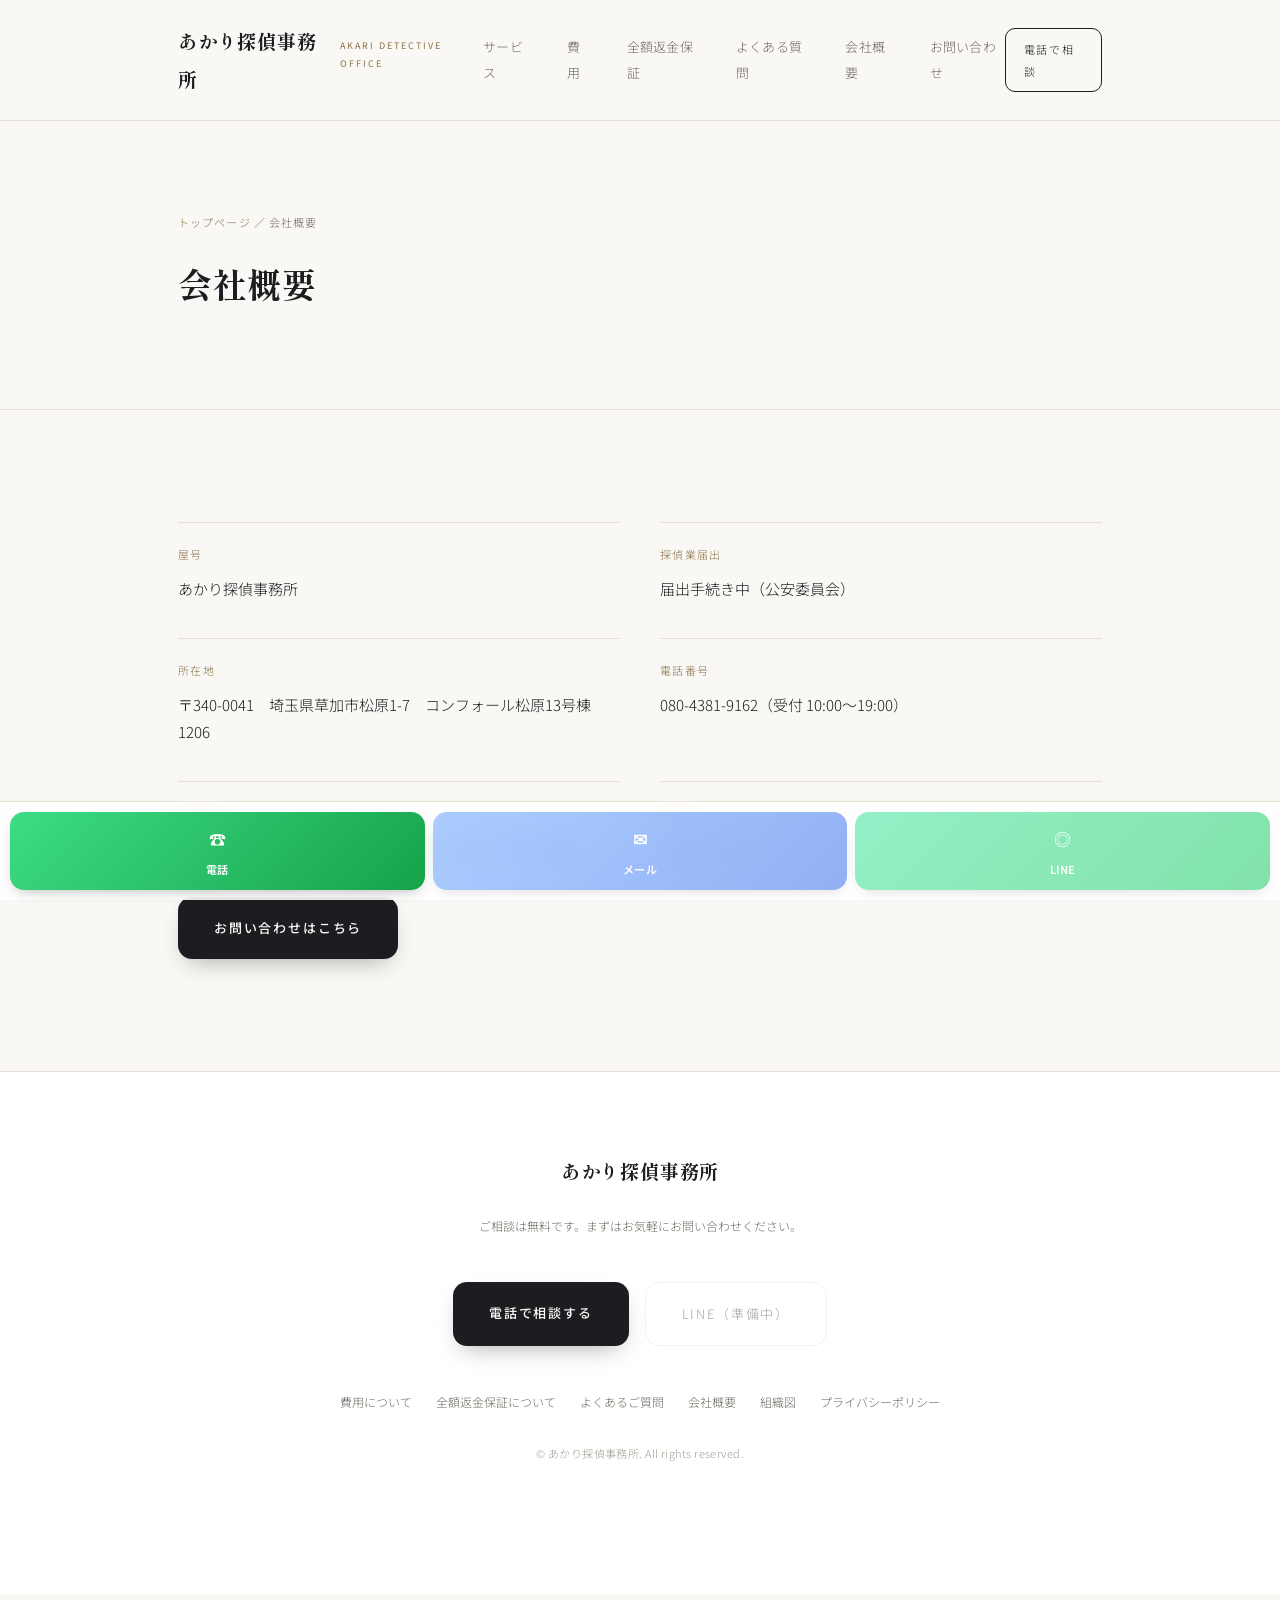
==== commit 4b7f57c9: "company.html を更新" ====
--- a/company.html
+++ b/company.html
@@ -24,8 +24,21 @@
     </nav>
     <div class="header-cta">
       <a href="tel:08043819162" class="btn-mini">電話で相談</a>
+      <button class="menu-toggle" onclick="document.getElementById('mnav').classList.toggle('open')" aria-label="メニュー">
+        <span class="label">MENU</span>
+        <span class="bars"><span></span><span></span><span></span></span>
+      </button>
     </div>
   </div>
+  <nav class="mobile-nav" id="mnav">
+    <a href="index.html">トップページ</a>
+    <a href="index.html#service">サービス</a>
+    <a href="price.html">費用</a>
+    <a href="guarantee.html">全額返金保証</a>
+    <a href="faq.html">よくある質問</a>
+    <a href="company.html">会社概要</a>
+    <a href="contact.html">お問い合わせ</a>
+  </nav>
 </header>
 
 <section class="subhero">
@@ -44,7 +57,7 @@
       <div class="info-item"><span class="info-label">業務内容</span><div class="info-value">復縁工作、別れさせ工作、浮気調査・不倫調査、素行調査</div></div>
       <div class="info-item"><span class="info-label">組織図</span><div class="info-value"><a href="org.html">組織図を見る</a></div></div>
     </div>
-    <div class="hero-ctas" style="margin-top:40px; margin-bottom:0;">
+    <div class="hero-ctas" style="margin-top:36px; margin-bottom:0;">
       <a href="contact.html" class="btn-primary">お問い合わせはこちら</a>
     </div>
   </div>
@@ -69,15 +82,15 @@
 </footer>
 
 <div class="fixed-cta">
-  <a href="tel:08043819162"><span class="ico">☎</span>電話</a>
-  <span style="display:flex;flex-direction:column;align-items:center;gap:3px;padding:14px 0;font-size:11px;color:#b6b0a2;border-right:1px solid var(--panel-line);"><span class="ico" style="color:#b6b0a2;">✉</span>準備中</span>
-  <span style="display:flex;flex-direction:column;align-items:center;gap:3px;padding:14px 0;font-size:11px;color:#b6b0a2;"><span class="ico" style="color:#b6b0a2;">◎</span>準備中</span>
+  <a href="tel:08043819162" class="cta-tel"><span class="ico">☎</span>電話</a>
+  <span class="cta-btn cta-mail"><span class="ico">✉</span>メール</span>
+  <span class="cta-btn cta-line"><span class="ico">◎</span>LINE</span>
 </div>
 
 <script>
   const els = document.querySelectorAll('.reveal');
   const io = new IntersectionObserver((entries)=>{
-    entries.forEach(e=>{ if(e.isIntersecting){ e.target.classList.add('in'); io.unobserve(e.target); } });
+    entries.forEach(e=>{ if(e.isIntersecting){ e.target.classList.add('in'); io.unobserve(el); } });
   }, {threshold:.15});
   els.forEach(el=>io.observe(el));
 </script>
--- a/style.css
+++ b/style.css
@@ -51,18 +51,51 @@
   }
   .btn-mini{
     border:1px solid var(--paper); color:var(--paper);
-    padding:9px 18px; font-size:11px; border-radius:var(--radius);
+    padding:9px 18px; font-size:11px; border-radius:10px;
     letter-spacing:.14em;
+    transition:background .2s, transform .15s;
   }
   .btn-mini:hover{background:var(--paper); color:var(--ink);}
-
-  /* ---------- Hero (写真なし・余白のみで構成) ---------- */
+  .btn-mini:active{transform:scale(.96);}
+
+  /* ---------- Hero (夜景写真 + グラデーション + ガラス風カード) ---------- */
   .hero{
     position:relative;
-    padding:140px 28px 110px;
-    background:var(--ink);
-    border-bottom:1px solid var(--panel-line);
-  }
+    padding:150px 28px 130px;
+    background:
+      linear-gradient(180deg, rgba(9,13,22,.55) 0%, rgba(7,10,17,.80) 55%, rgba(5,7,12,.94) 100%),
+      url('https://images.pexels.com/photos/15127503/pexels-photo-15127503.jpeg?auto=compress&cs=tinysrgb&w=1920') center 55%/cover no-repeat;
+    border-bottom:1px solid var(--panel-line);
+    overflow:hidden;
+  }
+  .hero::before{
+    content:"";
+    position:absolute; top:-15%; right:-10%; width:65%; height:65%;
+    background:radial-gradient(circle, rgba(232,200,138,.22), transparent 70%);
+    filter:blur(50px);
+    pointer-events:none;
+  }
+  .hero-glass{
+    position:relative;
+    background:rgba(10,14,21,.40);
+    backdrop-filter:blur(16px) saturate(150%);
+    -webkit-backdrop-filter:blur(16px) saturate(150%);
+    border:1px solid rgba(255,255,255,.14);
+    border-radius:20px;
+    padding:48px 36px;
+    max-width:640px;
+    box-shadow:0 30px 60px -24px rgba(0,0,0,.55);
+  }
+  @media (max-width:480px){ .hero-glass{padding:34px 24px; border-radius:16px;} }
+  .hero-glass .case-tag{color:#e8c88a; border-bottom-color:rgba(255,255,255,.18);}
+  .hero-glass h1{color:#ffffff;}
+  .hero-glass h1 em{color:#e8c88a;}
+  .hero-glass .hero-lead{color:rgba(255,255,255,.84);}
+  .hero-glass .trust-row{color:rgba(255,255,255,.62); border-top-color:rgba(255,255,255,.18);}
+  .hero-glass .btn-primary{background:#ffffff; color:#12141a;}
+  .hero-glass .btn-primary:hover{background:#e8c88a; color:#12141a;}
+  .hero-glass .btn-ghost{border-color:rgba(255,255,255,.4); color:#ffffff;}
+  .hero-glass .btn-ghost:hover{border-color:#ffffff; background:rgba(255,255,255,.08);}
   .subhero{
     position:relative;
     padding:90px 28px 64px;
@@ -106,15 +139,19 @@
   .hero-ctas{display:flex; flex-wrap:wrap; gap:16px; margin-bottom:64px;}
   .btn-primary{
     background:var(--paper); color:var(--ink); font-weight:500;
-    padding:18px 36px; border-radius:var(--radius); font-size:13px; letter-spacing:.14em;
-    transition:background .25s;
-  }
-  .btn-primary:hover{background:var(--brass-bright);}
+    padding:18px 36px; border-radius:14px; font-size:13px; letter-spacing:.14em;
+    box-shadow:0 10px 24px -10px rgba(28,29,32,.4);
+    transition:background .25s, transform .15s, box-shadow .2s;
+  }
+  .btn-primary:hover{background:var(--brass-bright); box-shadow:0 12px 28px -8px rgba(28,29,32,.5);}
+  .btn-primary:active{transform:scale(.97); box-shadow:0 6px 14px -8px rgba(28,29,32,.4);}
   .btn-ghost{
     border:1px solid var(--panel-line); color:var(--paper);
-    padding:18px 36px; border-radius:var(--radius); font-size:13px; letter-spacing:.14em;
+    padding:18px 36px; border-radius:14px; font-size:13px; letter-spacing:.14em;
+    transition:border-color .2s, transform .15s;
   }
   .btn-ghost:hover{border-color:var(--paper);}
+  .btn-ghost:active{transform:scale(.97);}
 
   .trust-row{
     display:flex; flex-wrap:wrap; gap:40px;
@@ -199,22 +236,28 @@
   .footer-links{display:flex; flex-wrap:wrap; gap:24px; justify-content:center; font-size:12px; color:var(--paper-dim); margin-bottom:28px;}
   .copyright{color:#a29e93; font-size:11px; letter-spacing:.04em;}
 
-  /* Fixed bottom CTA bar */
+  /* Fixed bottom CTA bar：TEL=緑 / メール=青 / LINE=LINEブランド色 */
   .fixed-cta{
     position:fixed; bottom:0; left:0; right:0; z-index:60;
-    display:grid; grid-template-columns:1fr 1fr 1fr;
-    background:var(--panel); border-top:1px solid var(--panel-line);
-  }
-  .fixed-cta a{
+    display:grid; grid-template-columns:1fr 1fr 1fr; gap:8px;
+    padding:10px 10px calc(10px + env(safe-area-inset-bottom));
+    background:rgba(255,255,255,.86); backdrop-filter:blur(10px);
+    border-top:1px solid var(--panel-line);
+  }
+  .fixed-cta a, .fixed-cta span.cta-btn{
     display:flex; flex-direction:column; align-items:center; justify-content:center;
-    gap:3px; padding:14px 0; font-size:11px; color:var(--paper); letter-spacing:.04em;
-    border-right:1px solid var(--panel-line);
-  }
-  .fixed-cta a:last-child{border-right:none;}
-  .fixed-cta a .ico{font-size:14px; color:var(--brass);}
-  .fixed-cta a:active{background:var(--ink);}
-
-  body{padding-bottom:68px;}
+    gap:2px; padding:10px 4px; font-size:11px; font-weight:600; letter-spacing:.02em;
+    color:#ffffff; border-radius:14px;
+    box-shadow:0 6px 14px -6px rgba(0,0,0,.3);
+    transition:transform .15s ease, box-shadow .15s ease;
+  }
+  .fixed-cta a:active{transform:scale(.95); box-shadow:0 3px 8px -4px rgba(0,0,0,.25);}
+  .fixed-cta .cta-tel{background:linear-gradient(135deg,#3ddc84,#16a34a);}
+  .fixed-cta .cta-mail{background:linear-gradient(135deg,#5b9bff,#2563eb); opacity:.5; pointer-events:none;}
+  .fixed-cta .cta-line{background:linear-gradient(135deg,#2be08f,#06c755); opacity:.5; pointer-events:none;}
+  .fixed-cta .ico{font-size:17px;}
+
+  body{padding-bottom:82px;}
 
   @media (prefers-reduced-motion: reduce){
     html{scroll-behavior:auto;}
@@ -283,3 +326,29 @@
     font-size:15px; color:var(--paper); line-height:1.8;
   }
   .info-item .info-value a{color:var(--brass);}
+
+  /* ---------- Mobile menu ---------- */
+  .menu-toggle{
+    display:none;
+    flex-direction:column; align-items:center; gap:3px;
+    background:none; border:1px solid var(--paper); border-radius:6px;
+    cursor:pointer; padding:5px 8px; margin:0;
+  }
+  .menu-toggle .bars{display:flex; flex-direction:column; gap:2.5px;}
+  .menu-toggle .bars span{width:13px; height:1.2px; background:var(--paper); display:block;}
+  .menu-toggle .label{font-size:7.5px; letter-spacing:.1em; color:var(--paper); font-weight:500;}
+  @media (max-width:760px){
+    .menu-toggle{display:flex;}
+  }
+  .mobile-nav{
+    display:none;
+    flex-direction:column;
+    background:var(--panel);
+    border-top:1px solid var(--panel-line);
+  }
+  .mobile-nav.open{display:flex;}
+  .mobile-nav a{
+    padding:20px 28px; border-top:1px solid var(--panel-line);
+    font-size:14px; color:var(--paper); letter-spacing:.02em;
+  }
+  .mobile-nav a:first-child{border-top:none;}
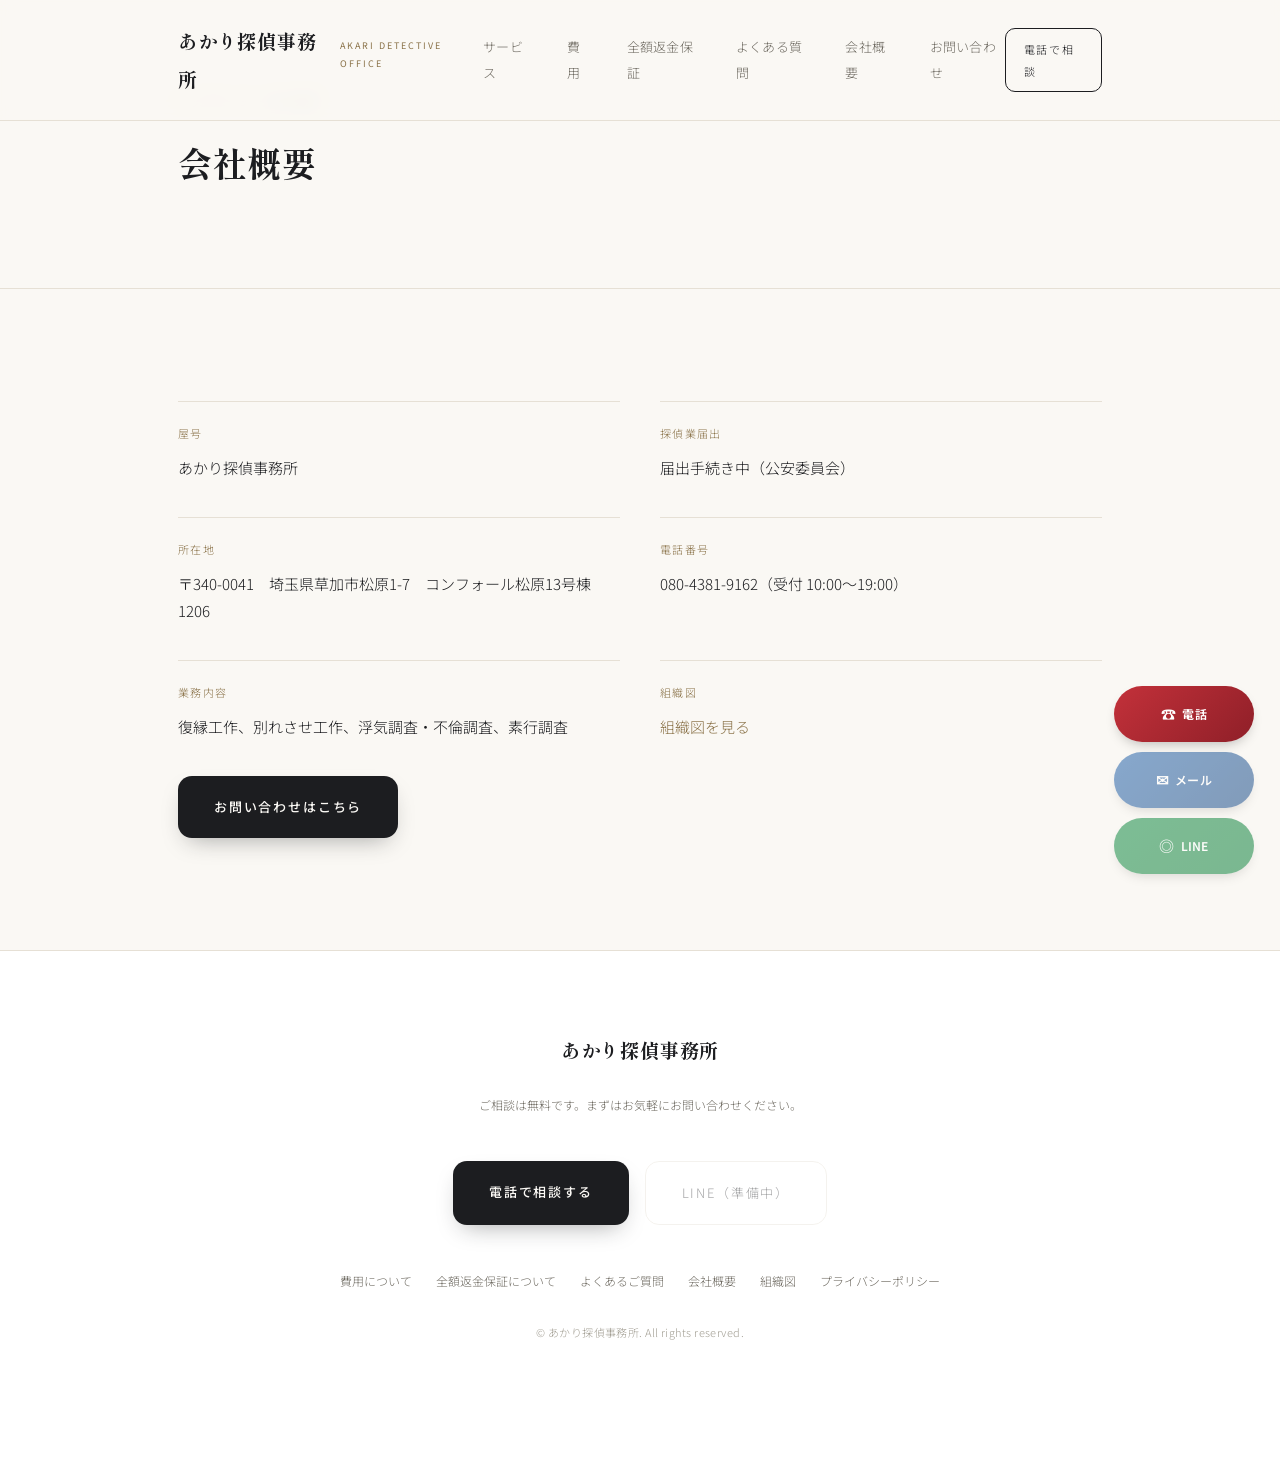
==== commit c6774a8b: "company.html を更新" ====
--- a/company.html
+++ b/company.html
@@ -87,12 +87,35 @@
   <span class="cta-btn cta-line"><span class="ico">◎</span>LINE</span>
 </div>
 
+<div class="desktop-cta">
+  <a href="tel:08043819162" class="cta-tel"><span class="ico">☎</span>電話</a>
+  <span class="cta-btn cta-mail"><span class="ico">✉</span>メール</span>
+  <span class="cta-btn cta-line"><span class="ico">◎</span>LINE</span>
+</div>
+
 <script>
   const els = document.querySelectorAll('.reveal');
   const io = new IntersectionObserver((entries)=>{
-    entries.forEach(e=>{ if(e.isIntersecting){ e.target.classList.add('in'); io.unobserve(el); } });
+    entries.forEach(e=>{ if(e.isIntersecting){ e.target.classList.add('in'); io.unobserve(e.target); } });
   }, {threshold:.15});
   els.forEach(el=>io.observe(el));
+
+  // ヘッダー自動開閉（下スクロールで隠す／上スクロールで表示／メニュー展開中は隠さない）
+  const siteHeader = document.querySelector('header');
+  const mnavEl = document.getElementById('mnav');
+  let lastY = window.scrollY;
+  window.addEventListener('scroll', () => {
+    const y = window.scrollY;
+    if (mnavEl && mnavEl.classList.contains('open')) { lastY = y; return; }
+    if (y <= 4) {
+      siteHeader.classList.remove('header-hidden');
+    } else if (y > lastY + 4 && y > 80) {
+      siteHeader.classList.add('header-hidden');
+    } else if (y < lastY - 4) {
+      siteHeader.classList.remove('header-hidden');
+    }
+    lastY = y;
+  }, { passive: true });
 </script>
 
 </body>
--- a/style.css
+++ b/style.css
@@ -25,13 +25,17 @@
   .wrap{max-width:980px; margin:0 auto; padding:0 28px;}
   .mincho{font-family:'Shippori Mincho', serif;}
 
-  /* ---------- Header ---------- */
+  /* ---------- Header（スクロール連動で自然に開閉） ---------- */
   header{
-    position:sticky; top:0; z-index:50;
+    position:fixed; top:0; left:0; right:0; z-index:50;
     background:rgba(250,248,244,.92);
     backdrop-filter:blur(8px);
     border-bottom:1px solid var(--panel-line);
-  }
+    transform:translateY(0);
+    transition:transform .3s ease;
+    will-change:transform;
+  }
+  header.header-hidden{ transform:translateY(-100%); }
   .header-inner{
     display:flex; align-items:center; justify-content:space-between;
     padding:22px 28px; max-width:980px; margin:0 auto;
@@ -236,7 +240,7 @@
   .footer-links{display:flex; flex-wrap:wrap; gap:24px; justify-content:center; font-size:12px; color:var(--paper-dim); margin-bottom:28px;}
   .copyright{color:#a29e93; font-size:11px; letter-spacing:.04em;}
 
-  /* Fixed bottom CTA bar：TEL=緑 / メール=青 / LINE=LINEブランド色 */
+  /* Fixed bottom CTA bar（スマホ専用）：TEL=クリムゾン赤 / メール=深い青 / LINE=落ち着いた緑 */
   .fixed-cta{
     position:fixed; bottom:0; left:0; right:0; z-index:60;
     display:grid; grid-template-columns:1fr 1fr 1fr; gap:8px;
@@ -244,20 +248,41 @@
     background:rgba(255,255,255,.86); backdrop-filter:blur(10px);
     border-top:1px solid var(--panel-line);
   }
+  .fixed-cta a, .fixed-cta span.cta-btn,
+  .desktop-cta a, .desktop-cta span.cta-btn{
+    display:flex; align-items:center; justify-content:center;
+    gap:6px; font-size:12px; font-weight:600; letter-spacing:.02em;
+    color:#ffffff; border-radius:14px;
+    box-shadow:0 6px 14px -6px rgba(0,0,0,.32);
+    transition:transform .15s ease, box-shadow .15s ease, filter .15s ease;
+  }
   .fixed-cta a, .fixed-cta span.cta-btn{
-    display:flex; flex-direction:column; align-items:center; justify-content:center;
-    gap:2px; padding:10px 4px; font-size:11px; font-weight:600; letter-spacing:.02em;
-    color:#ffffff; border-radius:14px;
-    box-shadow:0 6px 14px -6px rgba(0,0,0,.3);
-    transition:transform .15s ease, box-shadow .15s ease;
+    flex-direction:column; gap:2px; padding:10px 4px;
   }
   .fixed-cta a:active{transform:scale(.95); box-shadow:0 3px 8px -4px rgba(0,0,0,.25);}
-  .fixed-cta .cta-tel{background:linear-gradient(135deg,#3ddc84,#16a34a);}
-  .fixed-cta .cta-mail{background:linear-gradient(135deg,#5b9bff,#2563eb); opacity:.5; pointer-events:none;}
-  .fixed-cta .cta-line{background:linear-gradient(135deg,#2be08f,#06c755); opacity:.5; pointer-events:none;}
-  .fixed-cta .ico{font-size:17px;}
+  .cta-tel{background:linear-gradient(135deg,#c3313a,#8f1f28);}
+  .cta-mail{background:linear-gradient(135deg,#2866ad,#1f4f89); opacity:.55; pointer-events:none;}
+  .cta-line{background:linear-gradient(135deg,#168c46,#12823f); opacity:.55; pointer-events:none;}
+  .fixed-cta .ico{font-size:16px;}
+
+  @media (min-width:761px){ .fixed-cta{display:none;} }
+
+  /* PC専用：右下フローティングCTA */
+  .desktop-cta{
+    display:none;
+    position:fixed; bottom:26px; right:26px; z-index:60;
+    flex-direction:column; gap:10px;
+  }
+  @media (min-width:761px){ .desktop-cta{display:flex;} }
+  .desktop-cta a, .desktop-cta span.cta-btn{
+    padding:13px 20px; border-radius:999px; min-width:140px;
+  }
+  .desktop-cta a:hover{transform:translateY(-2px); filter:brightness(1.08); box-shadow:0 10px 22px -8px rgba(0,0,0,.4);}
+  .desktop-cta a:active{transform:translateY(0) scale(.97);}
+  .desktop-cta .ico{font-size:15px;}
 
   body{padding-bottom:82px;}
+  @media (min-width:761px){ body{padding-bottom:0;} }
 
   @media (prefers-reduced-motion: reduce){
     html{scroll-behavior:auto;}
@@ -330,9 +355,13 @@
   /* ---------- Mobile menu ---------- */
   .menu-toggle{
     display:none;
+    position:relative;
     flex-direction:column; align-items:center; gap:3px;
     background:none; border:1px solid var(--paper); border-radius:6px;
     cursor:pointer; padding:5px 8px; margin:0;
+  }
+  .menu-toggle::after{ /* 見た目は変えず、タップ判定だけ44px相当に拡張 */
+    content:""; position:absolute; inset:-10px;
   }
   .menu-toggle .bars{display:flex; flex-direction:column; gap:2.5px;}
   .menu-toggle .bars span{width:13px; height:1.2px; background:var(--paper); display:block;}
